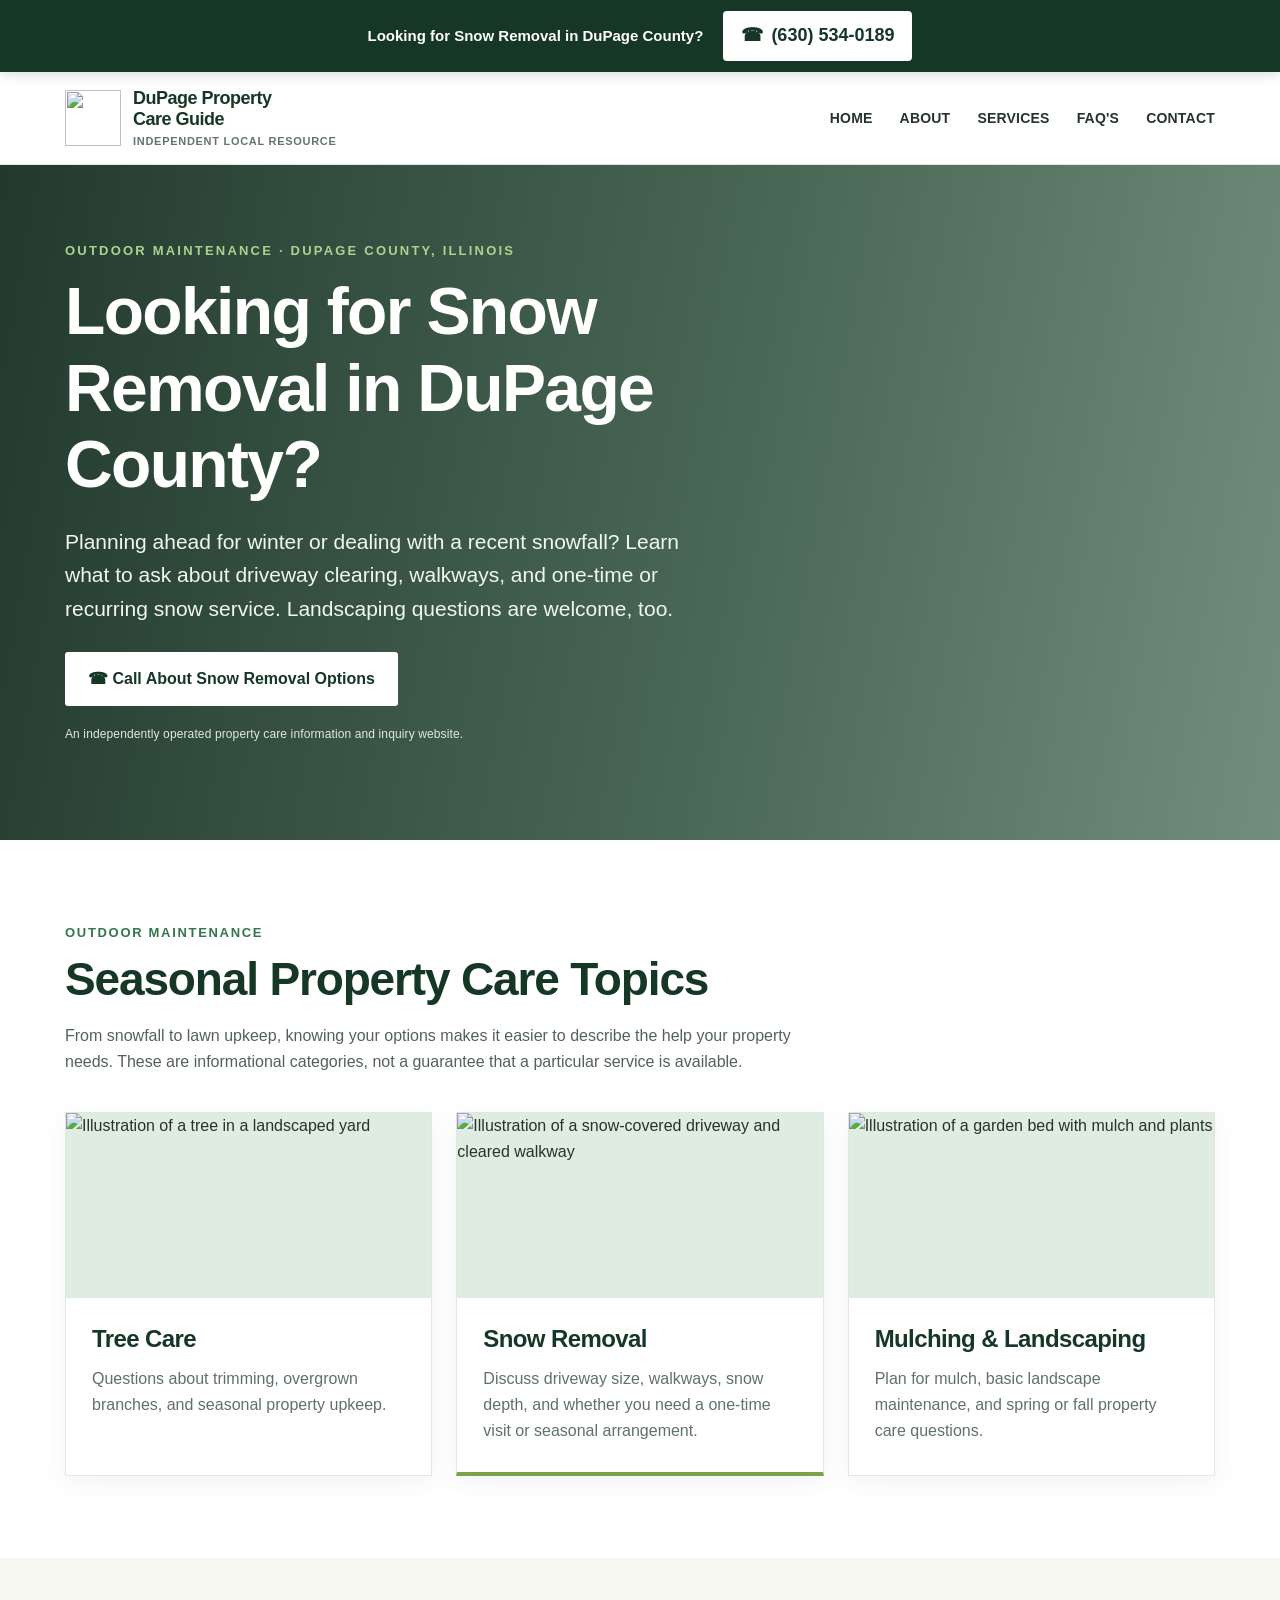
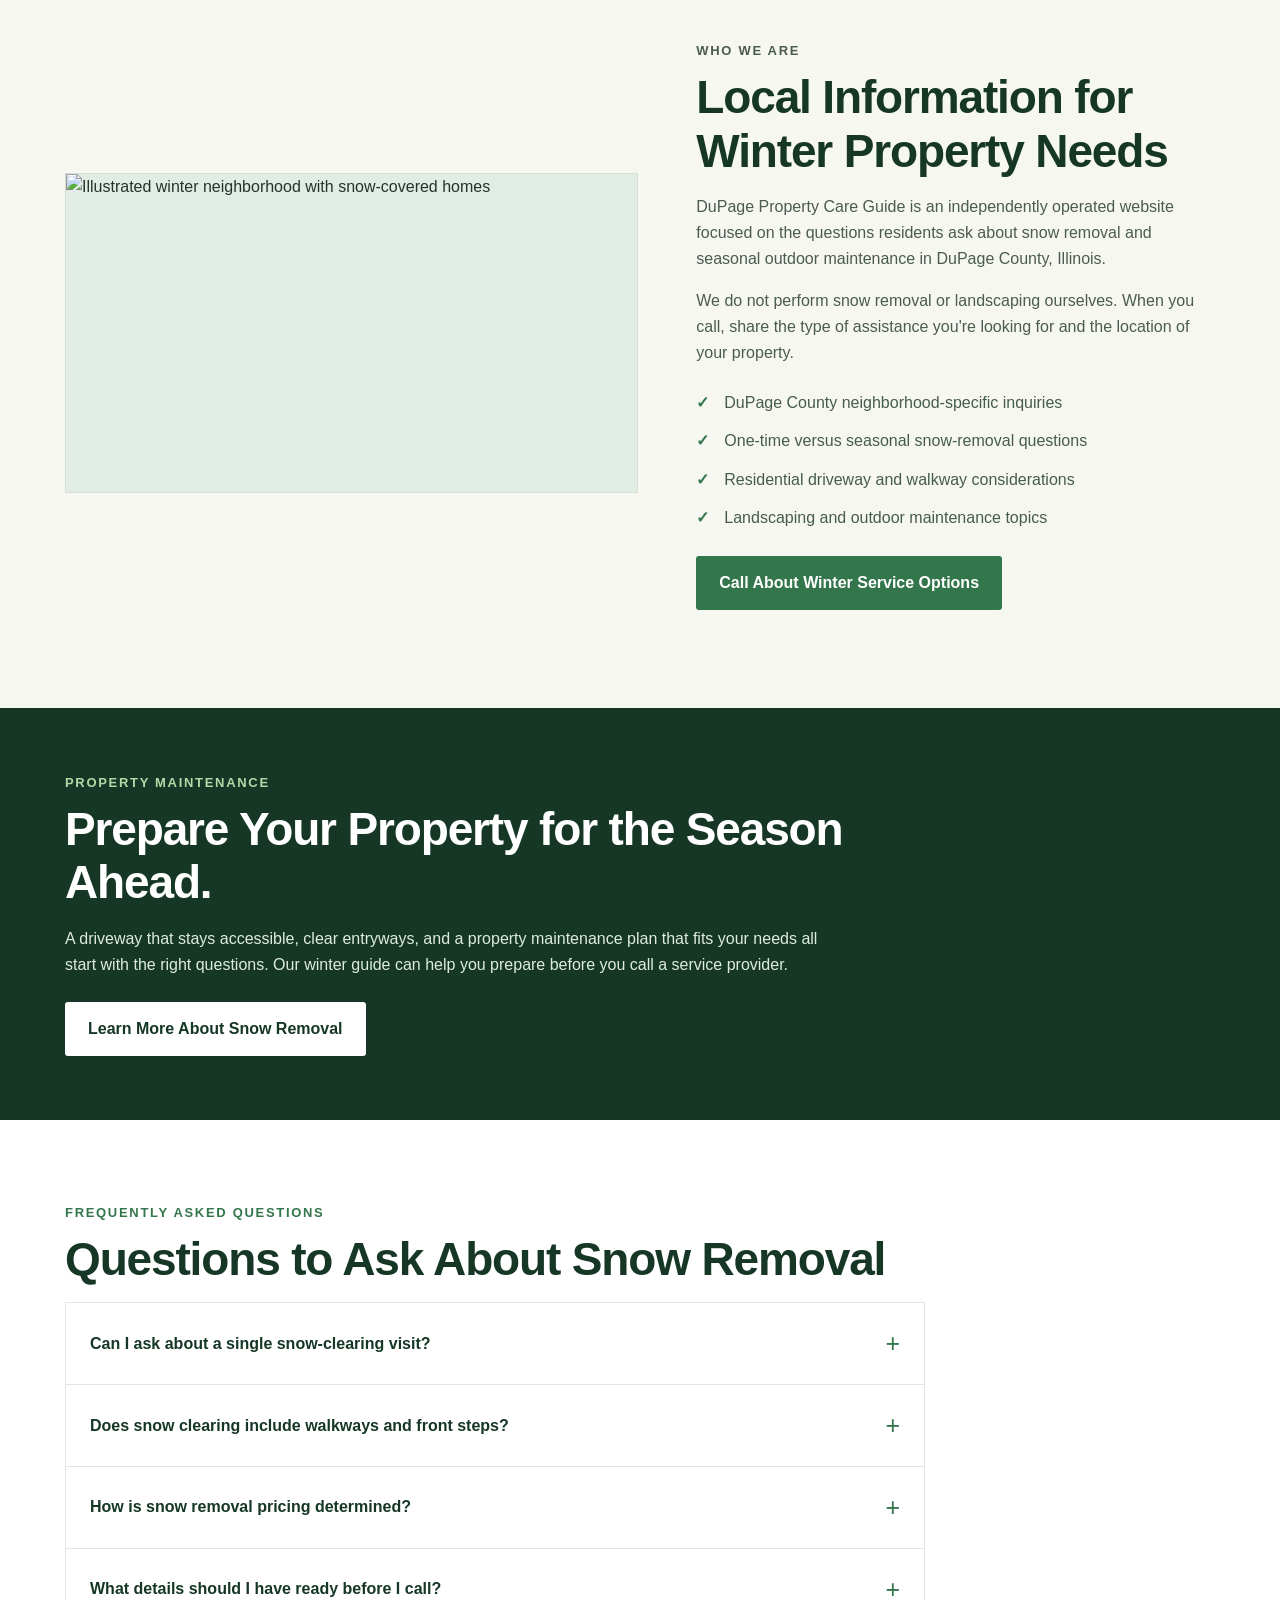
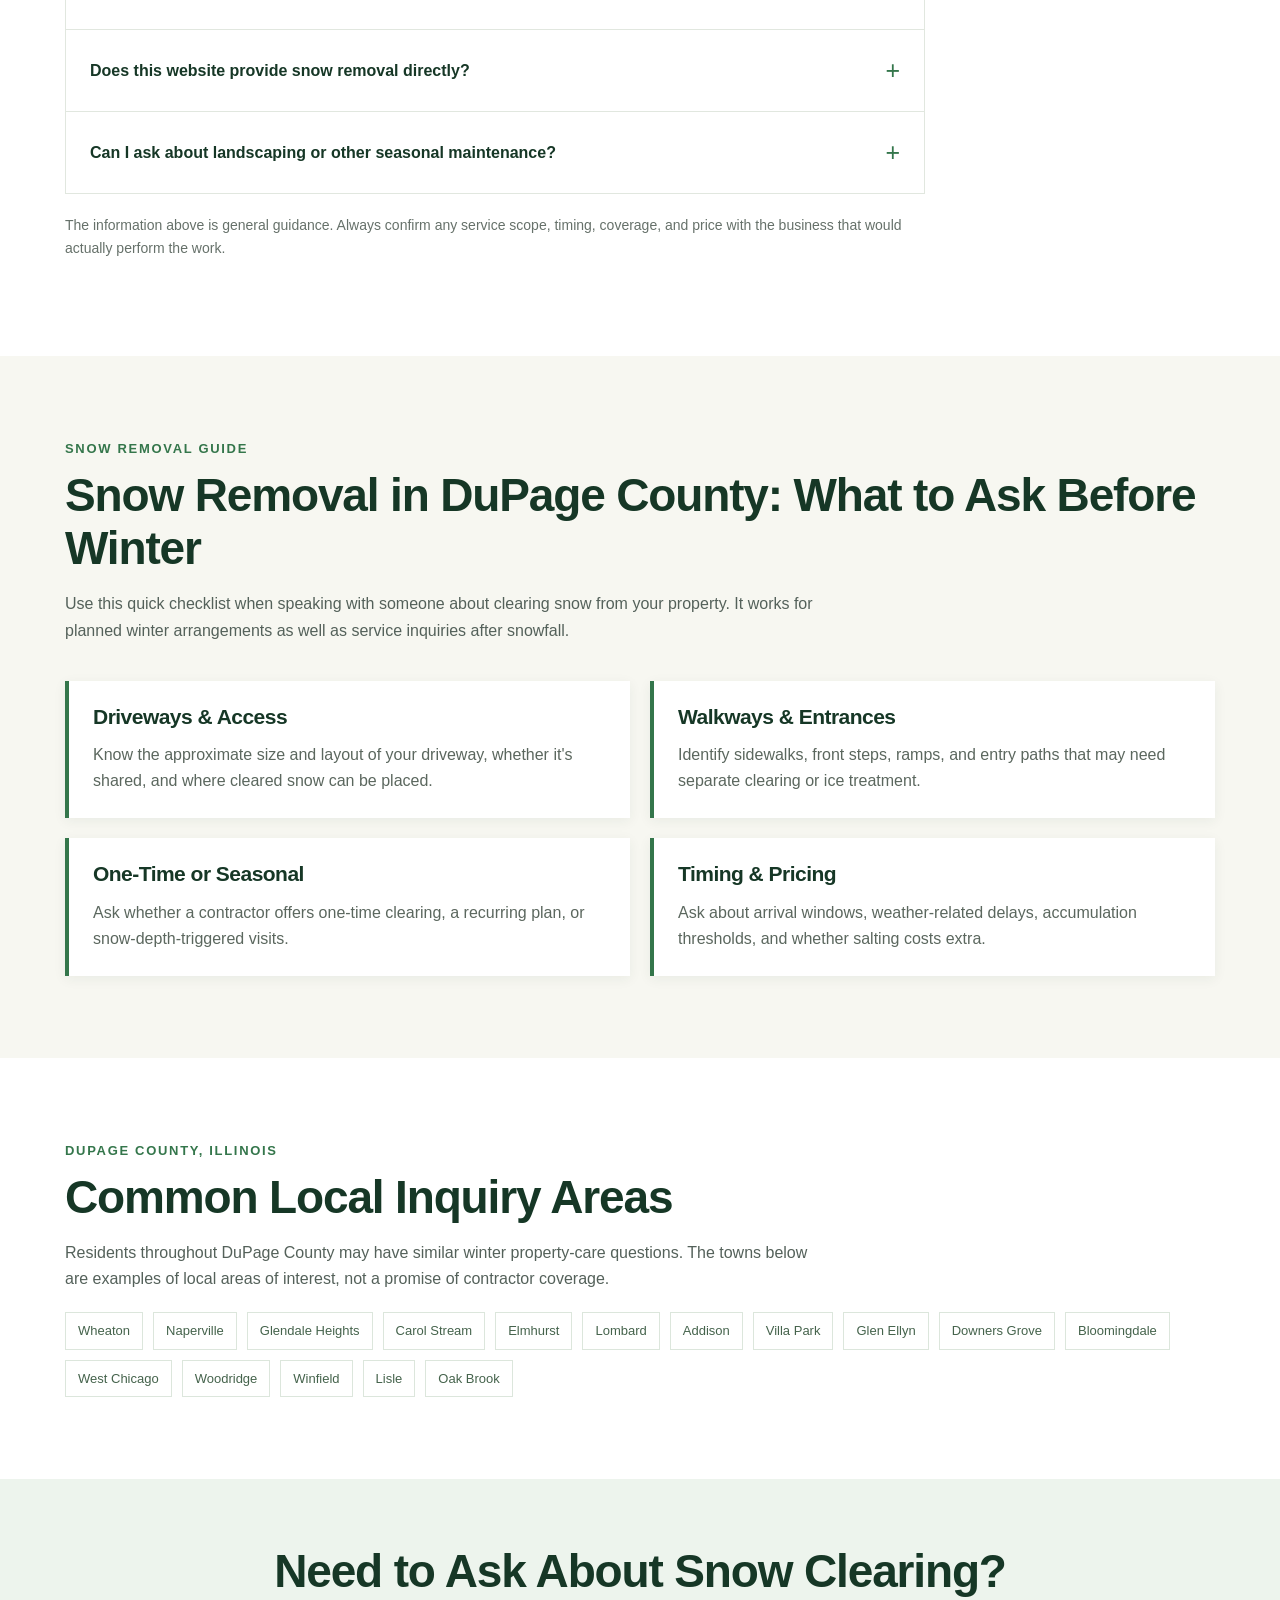
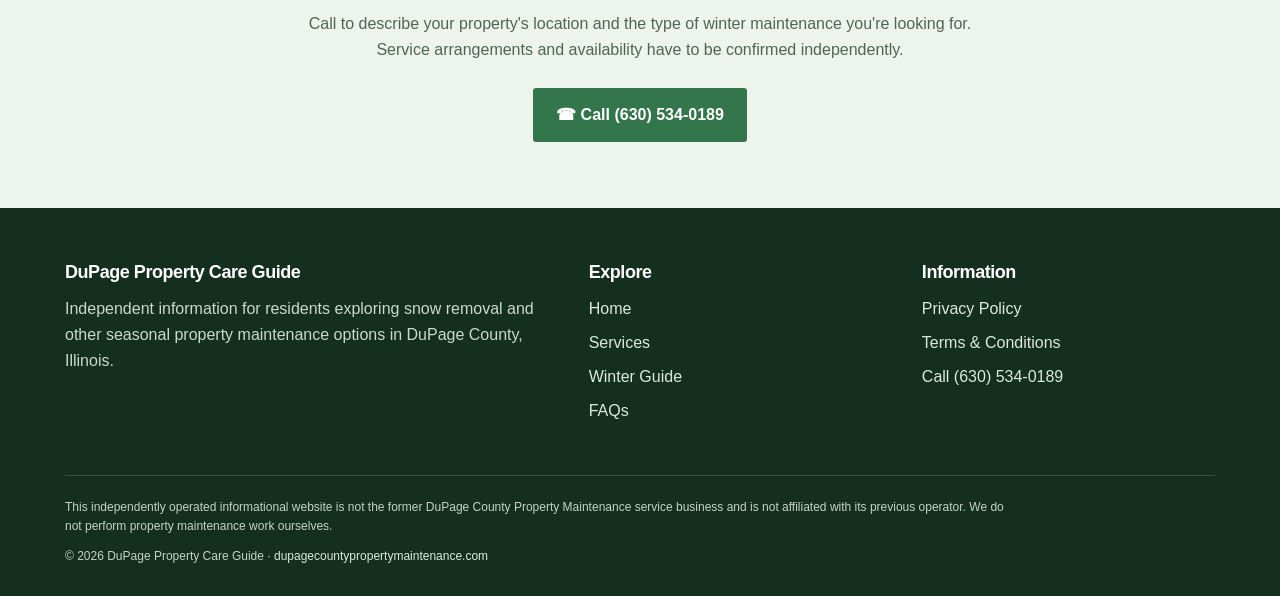
==== index.html @ 6b53ef4d "Add files via upload" ====
<!DOCTYPE html>
<html lang="en">
<head>
  <meta charset="utf-8">
  <meta name="viewport" content="width=device-width, initial-scale=1">
  <meta name="theme-color" content="#285d3e">
  <meta name="description" content="An independent information and service-inquiry resource for snow removal, landscaping and seasonal property care in DuPage County, Illinois.">
  <meta name="robots" content="index, follow">
  <link rel="canonical" href="https://dupagecountypropertymaintenance.com/">
  <link rel="icon" type="image/svg+xml" href="assets/favicon.svg">
  <title>Snow Removal in DuPage County, IL | DuPage Property Care Guide</title>
  <style>
    :root {--forest:#244d33;--forest-dark:#163726;--green:#34764b;--leaf:#78a348;--cream:#f7f7f1;--text:#26332a;--muted:#66716a;--edge:#e1e7df;--white:#fff;--max:1150px;}
    *,*::before,*::after{box-sizing:border-box}
    html{scroll-behavior:smooth;scroll-padding-top:90px}
    body{margin:0;color:var(--text);background:#fff;font-family:"Fira Sans","Open Sans",Arial,Helvetica,sans-serif;font-size:16px;line-height:1.63}
    img,svg{max-width:100%;height:auto}
    a{color:inherit} a:focus-visible,button:focus-visible{outline:3px solid #ca9b27;outline-offset:3px}
    .container{width:min(var(--max),calc(100% - 44px));margin-inline:auto}
    .callbar{position:sticky;z-index:200;top:0;background:var(--forest-dark);color:#fff;box-shadow:0 3px 12px #102a1a24}
    .callbar-inner{display:flex;justify-content:center;align-items:center;gap:20px;padding:11px 18px;min-height:72px;text-align:center}
    .callbar-message{font-size:15px;font-weight:700;line-height:1.35}
    .callbar a{display:inline-flex;align-items:center;justify-content:center;gap:8px;background:#fff;color:var(--forest-dark);border-radius:4px;padding:10px 18px;font-weight:800;text-decoration:none;white-space:nowrap;font-size:18px;transition:background .18s}
    .callbar a:hover{background:#e9f4e6}
    .siteheader{background:#fff;border-bottom:1px solid var(--edge)}
    .siteheader-inner{min-height:92px;display:flex;align-items:center;justify-content:space-between;gap:16px}
    .brand{display:flex;align-items:center;gap:12px;text-decoration:none;min-width:0;color:var(--forest-dark)}
    .brand-mark{width:56px;height:56px;flex:none}
    .brand-title{font-size:18px;font-weight:900;line-height:1.15;letter-spacing:-.5px}
    .brand-subtitle{font-size:11px;line-height:1.3;color:#65746b;letter-spacing:.065em;text-transform:uppercase;font-weight:700;margin-top:4px}
    .nav{display:flex;align-items:center;flex-wrap:wrap;gap:27px}
    .nav a{text-decoration:none;color:#26352b;font-size:14px;font-weight:700;letter-spacing:.015em}
    .nav a:hover{color:var(--green)}
    .hero{background:linear-gradient(100deg,rgba(12,38,25,.91),rgba(28,65,43,.80) 56%,rgba(34,77,51,.64)),url('assets/winter-landscape.svg') center/cover no-repeat;color:#fff;position:relative;overflow:hidden}
    .hero-inner{min-height:545px;display:flex;align-items:center;padding-block:75px 84px}
    .hero-copy{max-width:740px}
    .eyebrow{text-transform:uppercase;letter-spacing:.17em;font-size:13px;font-weight:900;color:#acd28e;margin:0 0 12px}
    h1,h2,h3,p{margin-top:0}
    h1,h2,h3{line-height:1.16;letter-spacing:-.025em}
    h1{font-size:clamp(40px,5.3vw,66px);max-width:720px;margin-bottom:22px}
    .hero p.lead{font-size:clamp(17px,2vw,21px);max-width:660px;color:#f1f7f0;line-height:1.6;margin-bottom:26px}
    .btn{display:inline-flex;align-items:center;justify-content:center;text-align:center;gap:9px;text-decoration:none;background:var(--green);color:#fff;min-height:48px;padding:12px 21px;border-radius:3px;font-weight:800;border:2px solid transparent;transition:.18s ease}
    .btn:hover{background:var(--forest-dark)}
    .btn-light{background:#fff;color:var(--forest-dark)}.btn-light:hover{background:#eaf2e7}
    .btn-outline{background:transparent;border-color:var(--forest);color:var(--forest)}.btn-outline:hover{color:#fff}
    .hero-foot{font-size:12px;margin-top:19px;color:#e2e8df;letter-spacing:.01em}
    .section{padding:82px 0}
    .section-alt{background:var(--cream)}
    .section-intro{max-width:760px;margin-bottom:37px}
    .section-kicker{color:var(--green);text-transform:uppercase;letter-spacing:.13em;font-size:13px;font-weight:800;margin-bottom:10px}
    h2{font-size:clamp(30px,3.7vw,46px);color:var(--forest-dark);margin-bottom:16px}
    h3{font-size:23px;margin-bottom:13px;color:var(--forest-dark)}
    .section-intro>p:last-child,.muted{color:#54615a}
    .services3{display:grid;grid-template-columns:repeat(3,minmax(0,1fr));gap:24px}
    .service-card{background:#fff;border:1px solid var(--edge);box-shadow:0 7px 22px #1d3e2910;overflow:hidden}
    .service-art{height:185px;display:flex;align-items:center;justify-content:center;background:#dfece1;overflow:hidden}
    .service-art img{width:100%;height:100%;object-fit:cover}
    .service-content{padding:27px 26px 28px}
    .service-content h3{font-size:24px}
    .service-content p{color:#607168;margin-bottom:0}
    .service-card.featured{border-bottom:4px solid var(--leaf)}
    .two-col{display:grid;grid-template-columns:1.05fr .95fr;gap:58px;align-items:center}
    .copy p{color:#4a5b50}
    .check-list{list-style:none;padding:0;margin:24px 0 0}
    .check-list li{margin-bottom:12px;padding-left:28px;position:relative;color:#455c4d}
    .check-list li:before{content:"✓";color:var(--green);position:absolute;left:0;font-weight:900}
    .image-panel{background:#e1ece4;min-height:320px;display:grid;place-items:center;border:1px solid #d4e0d3;overflow:hidden}
    .image-panel img{height:100%;width:100%;object-fit:cover}
    .banner-section{color:#fff;background:var(--forest-dark);padding:64px 0}
    .banner-section h2{color:#fff;max-width:800px}
    .banner-section p{max-width:780px;color:#deece0}
    .banner-section .btn{margin-top:8px}
    .accordion{max-width:860px}
    .accordion details{border:1px solid var(--edge);border-bottom:0;background:#fff}
    .accordion details:last-child{border-bottom:1px solid var(--edge)}
    .accordion summary{list-style:none;cursor:pointer;display:flex;align-items:center;justify-content:space-between;font-weight:800;padding:20px 24px;color:var(--forest-dark)}
    .accordion summary::-webkit-details-marker{display:none}
    .accordion summary::after{content:"+";font-size:25px;font-weight:400;color:var(--green);margin-left:20px}
    .accordion details[open] summary::after{content:"−"}
    .accordion details p{padding:0 24px 19px;margin:0;color:#57635a}
    .faq-caption{color:var(--muted);font-size:14px;max-width:860px;margin-top:20px}
    .service-list{display:grid;grid-template-columns:repeat(2,minmax(0,1fr));gap:20px}
    .service-line{padding:24px;border-left:4px solid var(--green);background:#fff;box-shadow:0 3px 12px #1d3e2910}
    .service-line h3{font-size:21px}.service-line p{color:#5b675e;margin:0}
    .towns{margin:20px 0 0;padding:0;list-style:none;display:flex;gap:10px;flex-wrap:wrap}
    .towns li{border:1px solid #dce6dc;padding:7px 12px;background:#fff;color:#45634c;font-size:13px}
    .cta-strip{text-align:center;background:#edf4ed;padding:66px 0}
    .cta-strip h2{margin-bottom:13px}
    .cta-strip p{max-width:700px;margin:0 auto 25px;color:#506456}
    .footer{background:#142e20;color:#dbe8dc;padding:54px 0 20px}
    .footer-cols{display:grid;grid-template-columns:1.65fr 1fr 1fr;gap:40px}
    .footer h3{font-size:18px;color:#fff}.footer p{color:#cbdacd}
    .footer a{color:#dceade;text-decoration:none}.footer a:hover{text-decoration:underline}
    .footer ul{list-style:none;margin:0;padding:0}.footer li{margin-bottom:8px}
    .footer-bottom{border-top:1px solid #355440;margin-top:42px;padding-top:22px;color:#c5d3c8;font-size:12px}
    .footer-bottom p{max-width:950px;margin-bottom:10px;color:inherit}
    .responsive-note{color:#4d5b52;font-size:14px}
    @media(max-width:970px){.siteheader-inner{flex-direction:column;justify-content:center;padding:18px 0;gap:18px}.nav{justify-content:center;gap:20px}.two-col{gap:30px}}
    @media(max-width:740px){html{scroll-padding-top:105px}.container{width:min(100% - 30px,var(--max))}.callbar-inner{gap:9px;min-height:78px}.callbar-message{font-size:12px;max-width:175px}.callbar a{padding:10px 12px;font-size:16px}.siteheader-inner{align-items:flex-start}.brand-title{font-size:17px}.nav{gap:12px 19px;justify-content:flex-start}.nav a{font-size:13px}.hero-inner{min-height:465px;padding-block:65px}.hero h1{font-size:40px}.section{padding:58px 0}.services3,.two-col,.service-list,.footer-cols{grid-template-columns:1fr}.service-art{height:210px}.two-col{gap:25px}.two-col .image-panel{order:-1;min-height:225px}.footer-cols{gap:22px}.banner-section{padding:54px 0}}
    @media(max-width:410px){.callbar-inner{flex-direction:column;padding:8px 10px}.callbar-message{max-width:none}.callbar a{width:100%;max-width:290px;padding:7px 9px}.hero h1{font-size:35px}.brand-mark{width:46px;height:46px}}
    @media(prefers-reduced-motion:reduce){html{scroll-behavior:auto}}
  </style>
  <script type="application/ld+json">{"@context":"https://schema.org","@type":"WebSite","name":"DuPage Property Care Guide","url":"https://dupagecountypropertymaintenance.com/","description":"Independent information and service-inquiry resource for winter and seasonal property care in DuPage County, Illinois."}</script>
</head>
<body>
  <div class="callbar" role="region" aria-label="Call about snow removal">
    <div class="callbar-inner">
      <span class="callbar-message">Looking for Snow Removal in DuPage County?</span>
      <a href="tel:6305340189" aria-label="Call about snow removal at 630 534 0189">☎ <span>(630) 534-0189</span></a>
    </div>
  </div>

  <header class="siteheader" id="top">
    <div class="container siteheader-inner">
      <a class="brand" href="https://dupagecountypropertymaintenance.com/" aria-label="DuPage Property Care Guide home">
        <img class="brand-mark" src="assets/logo.svg" alt="">
        <span><span class="brand-title" style="display:block">DuPage Property<br>Care Guide</span><span class="brand-subtitle" style="display:block">Independent local resource</span></span>
      </a>
      <nav class="nav" aria-label="Main navigation">
        <a href="#top">HOME</a><a href="#about">ABOUT</a><a href="#services">SERVICES</a><a href="#faqs">FAQ'S</a><a href="#contact">CONTACT</a>
      </nav>
    </div>
  </header>

  <main>
    <section class="hero" aria-labelledby="hero-title">
      <div class="container hero-inner">
        <div class="hero-copy">
          <p class="eyebrow">Outdoor Maintenance · DuPage County, Illinois</p>
          <h1 id="hero-title">Looking for Snow Removal in DuPage County?</h1>
          <p class="lead">Planning ahead for winter or dealing with a recent snowfall? Learn what to ask about driveway clearing, walkways, and one-time or recurring snow service. Landscaping questions are welcome, too.</p>
          <a class="btn btn-light" href="tel:6305340189">☎ Call About Snow Removal Options</a>
          <p class="hero-foot">An independently operated property care information and inquiry website.</p>
        </div>
      </div>
    </section>

    <section class="section" id="services" aria-labelledby="service-title">
      <div class="container">
        <div class="section-intro">
          <p class="section-kicker">Outdoor maintenance</p>
          <h2 id="service-title">Seasonal Property Care Topics</h2>
          <p>From snowfall to lawn upkeep, knowing your options makes it easier to describe the help your property needs. These are informational categories, not a guarantee that a particular service is available.</p>
        </div>
        <div class="services3">
          <article class="service-card"><div class="service-art"><img loading="lazy" src="assets/tree-care.svg" alt="Illustration of a tree in a landscaped yard"></div><div class="service-content"><h3>Tree Care</h3><p>Questions about trimming, overgrown branches, and seasonal property upkeep.</p></div></article>
          <article class="service-card featured"><div class="service-art"><img loading="lazy" src="assets/snow-service.svg" alt="Illustration of a snow-covered driveway and cleared walkway"></div><div class="service-content"><h3>Snow Removal</h3><p>Discuss driveway size, walkways, snow depth, and whether you need a one-time visit or seasonal arrangement.</p></div></article>
          <article class="service-card"><div class="service-art"><img loading="lazy" src="assets/mulch-care.svg" alt="Illustration of a garden bed with mulch and plants"></div><div class="service-content"><h3>Mulching & Landscaping</h3><p>Plan for mulch, basic landscape maintenance, and spring or fall property care questions.</p></div></article>
        </div>
      </div>
    </section>

    <section class="section section-alt" id="about" aria-labelledby="about-title">
      <div class="container two-col">
        <div class="image-panel"><img loading="lazy" src="assets/winter-landscape.svg" alt="Illustrated winter neighborhood with snow-covered homes"></div>
        <div class="copy">
          <p class="section-kicker">Who We Are</p>
          <h2 id="about-title">Local Information for Winter Property Needs</h2>
          <p>DuPage Property Care Guide is an independently operated website focused on the questions residents ask about snow removal and seasonal outdoor maintenance in DuPage County, Illinois.</p>
          <p>We do not perform snow removal or landscaping ourselves. When you call, share the type of assistance you're looking for and the location of your property.</p>
          <ul class="check-list"><li>DuPage County neighborhood-specific inquiries</li><li>One-time versus seasonal snow-removal questions</li><li>Residential driveway and walkway considerations</li><li>Landscaping and outdoor maintenance topics</li></ul>
          <p style="margin-top:25px"><a class="btn" href="tel:6305340189">Call About Winter Service Options</a></p>
        </div>
      </div>
    </section>

    <section class="banner-section" aria-labelledby="maintenance-title">
      <div class="container">
        <p class="section-kicker" style="color:#b4d8a7">Property Maintenance</p>
        <h2 id="maintenance-title">Prepare Your Property for the Season Ahead.</h2>
        <p>A driveway that stays accessible, clear entryways, and a property maintenance plan that fits your needs all start with the right questions. Our winter guide can help you prepare before you call a service provider.</p>
        <a class="btn btn-light" href="#winter-guide">Learn More About Snow Removal</a>
      </div>
    </section>

    <section class="section" id="faqs" aria-labelledby="faq-title">
      <div class="container">
        <p class="section-kicker">Frequently Asked Questions</p>
        <h2 id="faq-title">Questions to Ask About Snow Removal</h2>
        <div class="accordion">
          <details><summary>Can I ask about a single snow-clearing visit?</summary><p>Yes. When you call, describe whether you need a one-time clearing or want to explore a seasonal arrangement. Specific options depend on the service provider and cannot be guaranteed by this website.</p></details>
          <details><summary>Does snow clearing include walkways and front steps?</summary><p>Not every contractor offers the same service. Be specific about your driveway, front walk, steps, parking area, and any spots where ice tends to collect.</p></details>
          <details><summary>How is snow removal pricing determined?</summary><p>Pricing can depend on driveway size, snow accumulation, access, frequency, the type of service requested, and the contractor's terms. Ask about the scope, price, and any snow-depth thresholds before agreeing to service.</p></details>
          <details><summary>What details should I have ready before I call?</summary><p>Have your town or ZIP code, approximate driveway size, walkway or entryway needs, and preferred timeframe ready. These details make it easier to describe your request clearly.</p></details>
          <details><summary>Does this website provide snow removal directly?</summary><p>No. This is an independent service-inquiry resource, not a snow removal contractor. Calling does not itself confirm a booking, service availability, or a final price.</p></details>
          <details><summary>Can I ask about landscaping or other seasonal maintenance?</summary><p>Yes, you may inquire about landscaping and general outdoor property maintenance. A specific contractor's offered services and service area must be confirmed separately.</p></details>
        </div>
        <p class="faq-caption">The information above is general guidance. Always confirm any service scope, timing, coverage, and price with the business that would actually perform the work.</p>
      </div>
    </section>

    <section class="section section-alt" id="winter-guide" aria-labelledby="winter-title">
      <div class="container">
        <p class="section-kicker">Snow Removal Guide</p>
        <h2 id="winter-title">Snow Removal in DuPage County: What to Ask Before Winter</h2>
        <div class="section-intro"><p>Use this quick checklist when speaking with someone about clearing snow from your property. It works for planned winter arrangements as well as service inquiries after snowfall.</p></div>
        <div class="service-list">
          <article class="service-line"><h3>Driveways & Access</h3><p>Know the approximate size and layout of your driveway, whether it's shared, and where cleared snow can be placed.</p></article>
          <article class="service-line"><h3>Walkways & Entrances</h3><p>Identify sidewalks, front steps, ramps, and entry paths that may need separate clearing or ice treatment.</p></article>
          <article class="service-line"><h3>One-Time or Seasonal</h3><p>Ask whether a contractor offers one-time clearing, a recurring plan, or snow-depth-triggered visits.</p></article>
          <article class="service-line"><h3>Timing & Pricing</h3><p>Ask about arrival windows, weather-related delays, accumulation thresholds, and whether salting costs extra.</p></article>
        </div>
      </div>
    </section>

    <section class="section" id="coverage" aria-labelledby="coverage-title">
      <div class="container">
        <p class="section-kicker">DuPage County, Illinois</p>
        <h2 id="coverage-title">Common Local Inquiry Areas</h2>
        <p class="muted" style="max-width:750px">Residents throughout DuPage County may have similar winter property-care questions. The towns below are examples of local areas of interest, not a promise of contractor coverage.</p>
        <ul class="towns"><li>Wheaton</li><li>Naperville</li><li>Glendale Heights</li><li>Carol Stream</li><li>Elmhurst</li><li>Lombard</li><li>Addison</li><li>Villa Park</li><li>Glen Ellyn</li><li>Downers Grove</li><li>Bloomingdale</li><li>West Chicago</li><li>Woodridge</li><li>Winfield</li><li>Lisle</li><li>Oak Brook</li></ul>
      </div>
    </section>

    <section class="cta-strip" id="contact" aria-labelledby="contact-title">
      <div class="container">
        <h2 id="contact-title">Need to Ask About Snow Clearing?</h2>
        <p>Call to describe your property's location and the type of winter maintenance you're looking for. Service arrangements and availability have to be confirmed independently.</p>
        <a class="btn" href="tel:6305340189">☎ Call (630) 534-0189</a>
      </div>
    </section>
  </main>

  <footer class="footer">
    <div class="container">
      <div class="footer-cols">
        <div><h3>DuPage Property Care Guide</h3><p>Independent information for residents exploring snow removal and other seasonal property maintenance options in DuPage County, Illinois.</p></div>
        <div><h3>Explore</h3><ul><li><a href="#top">Home</a></li><li><a href="#services">Services</a></li><li><a href="#winter-guide">Winter Guide</a></li><li><a href="#faqs">FAQs</a></li></ul></div>
        <div><h3>Information</h3><ul><li><a href="https://dupagecountypropertymaintenance.com/privacy.html">Privacy Policy</a></li><li><a href="https://dupagecountypropertymaintenance.com/terms.html">Terms &amp; Conditions</a></li><li><a href="tel:6305340189">Call (630) 534-0189</a></li></ul></div>
      </div>
      <div class="footer-bottom">
        <p>This independently operated informational website is not the former DuPage County Property Maintenance service business and is not affiliated with its previous operator. We do not perform property maintenance work ourselves.</p>
        <p>© 2026 DuPage Property Care Guide · <a href="https://dupagecountypropertymaintenance.com/">dupagecountypropertymaintenance.com</a></p>
      </div>
    </div>
  </footer>
</body>
</html>
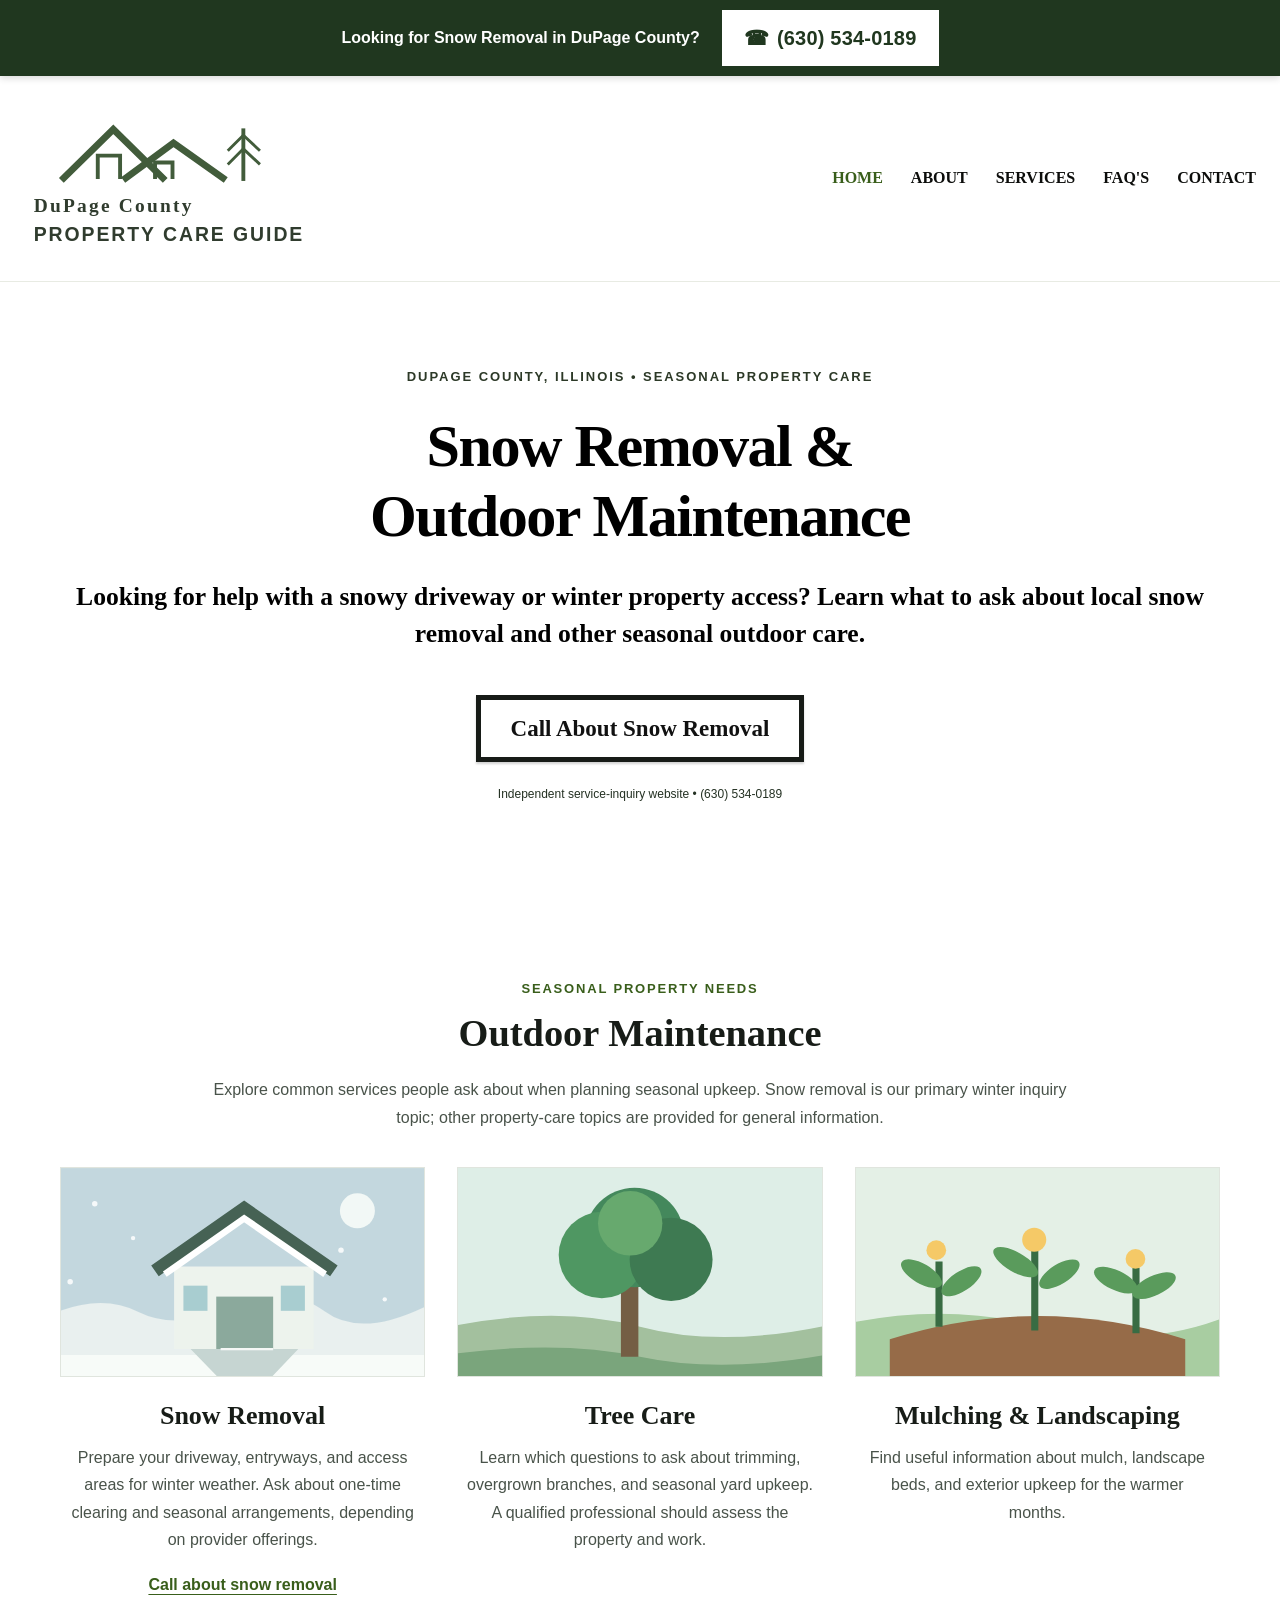
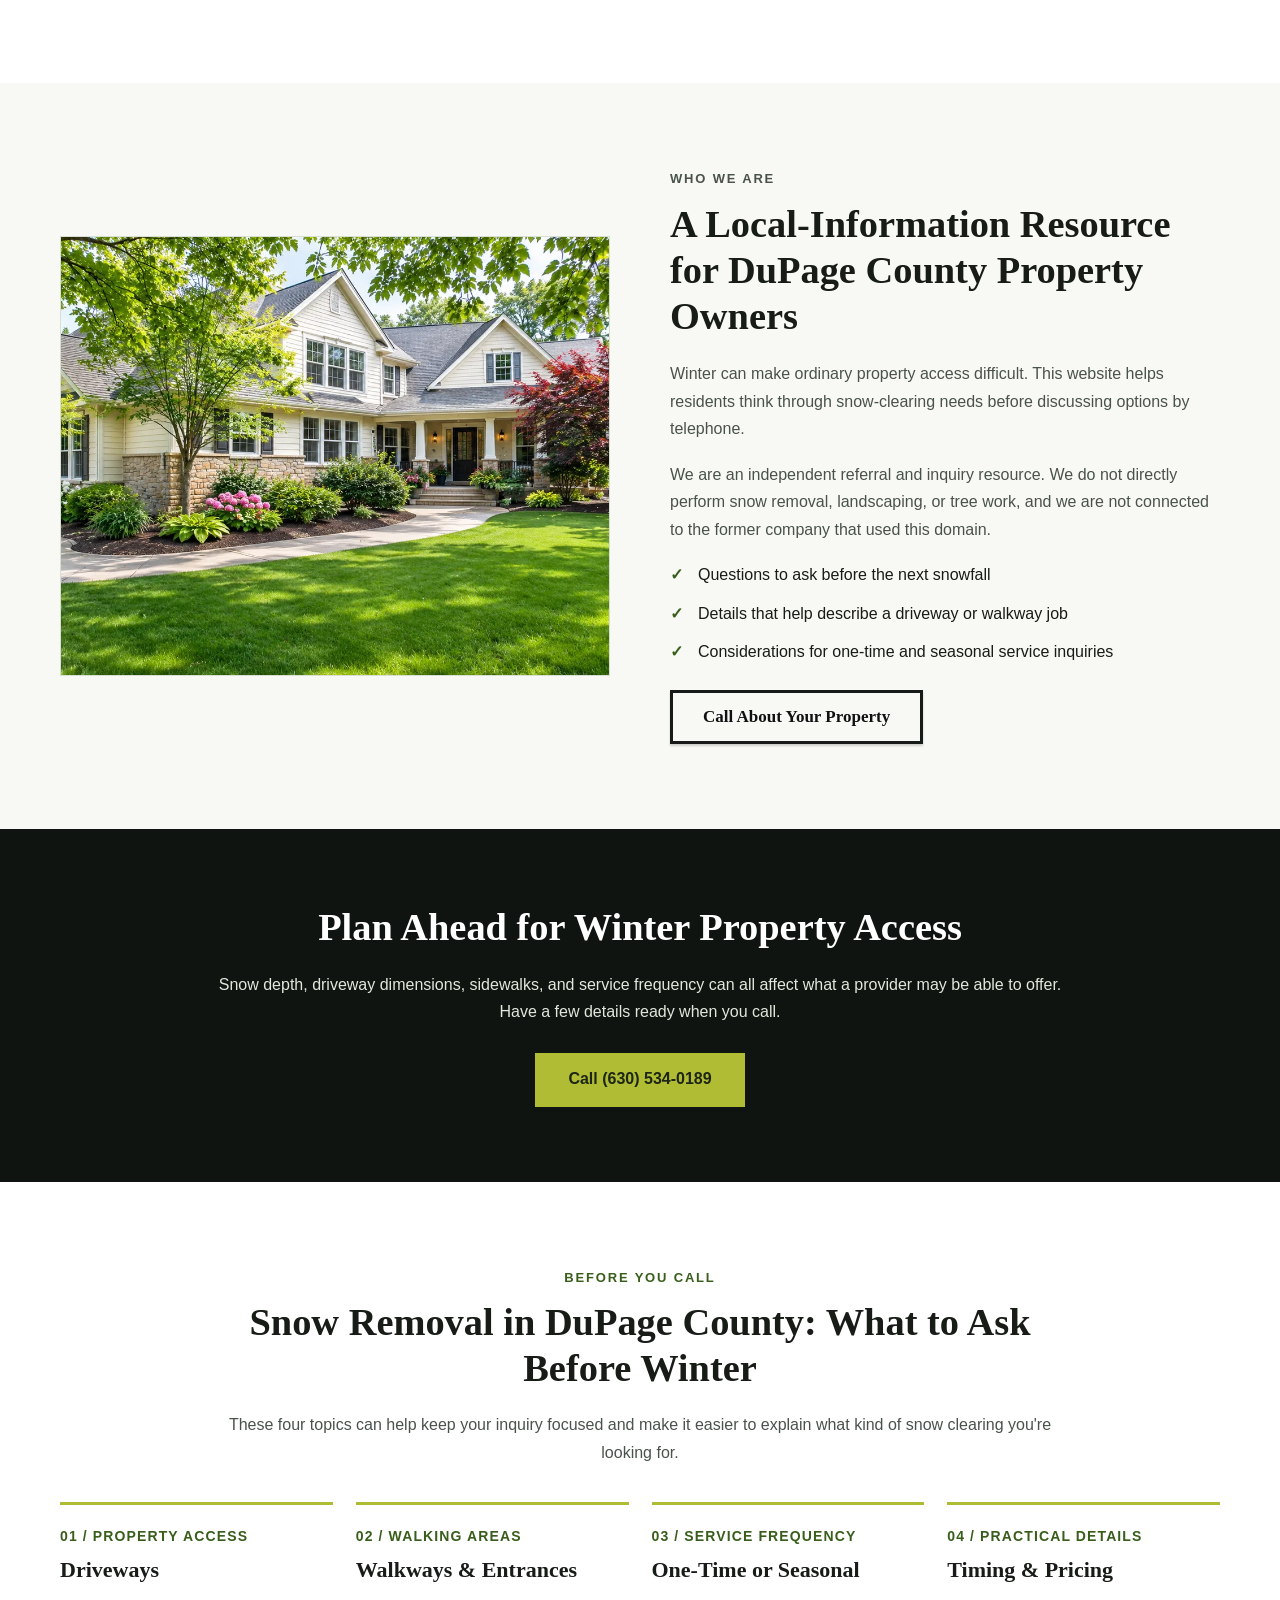
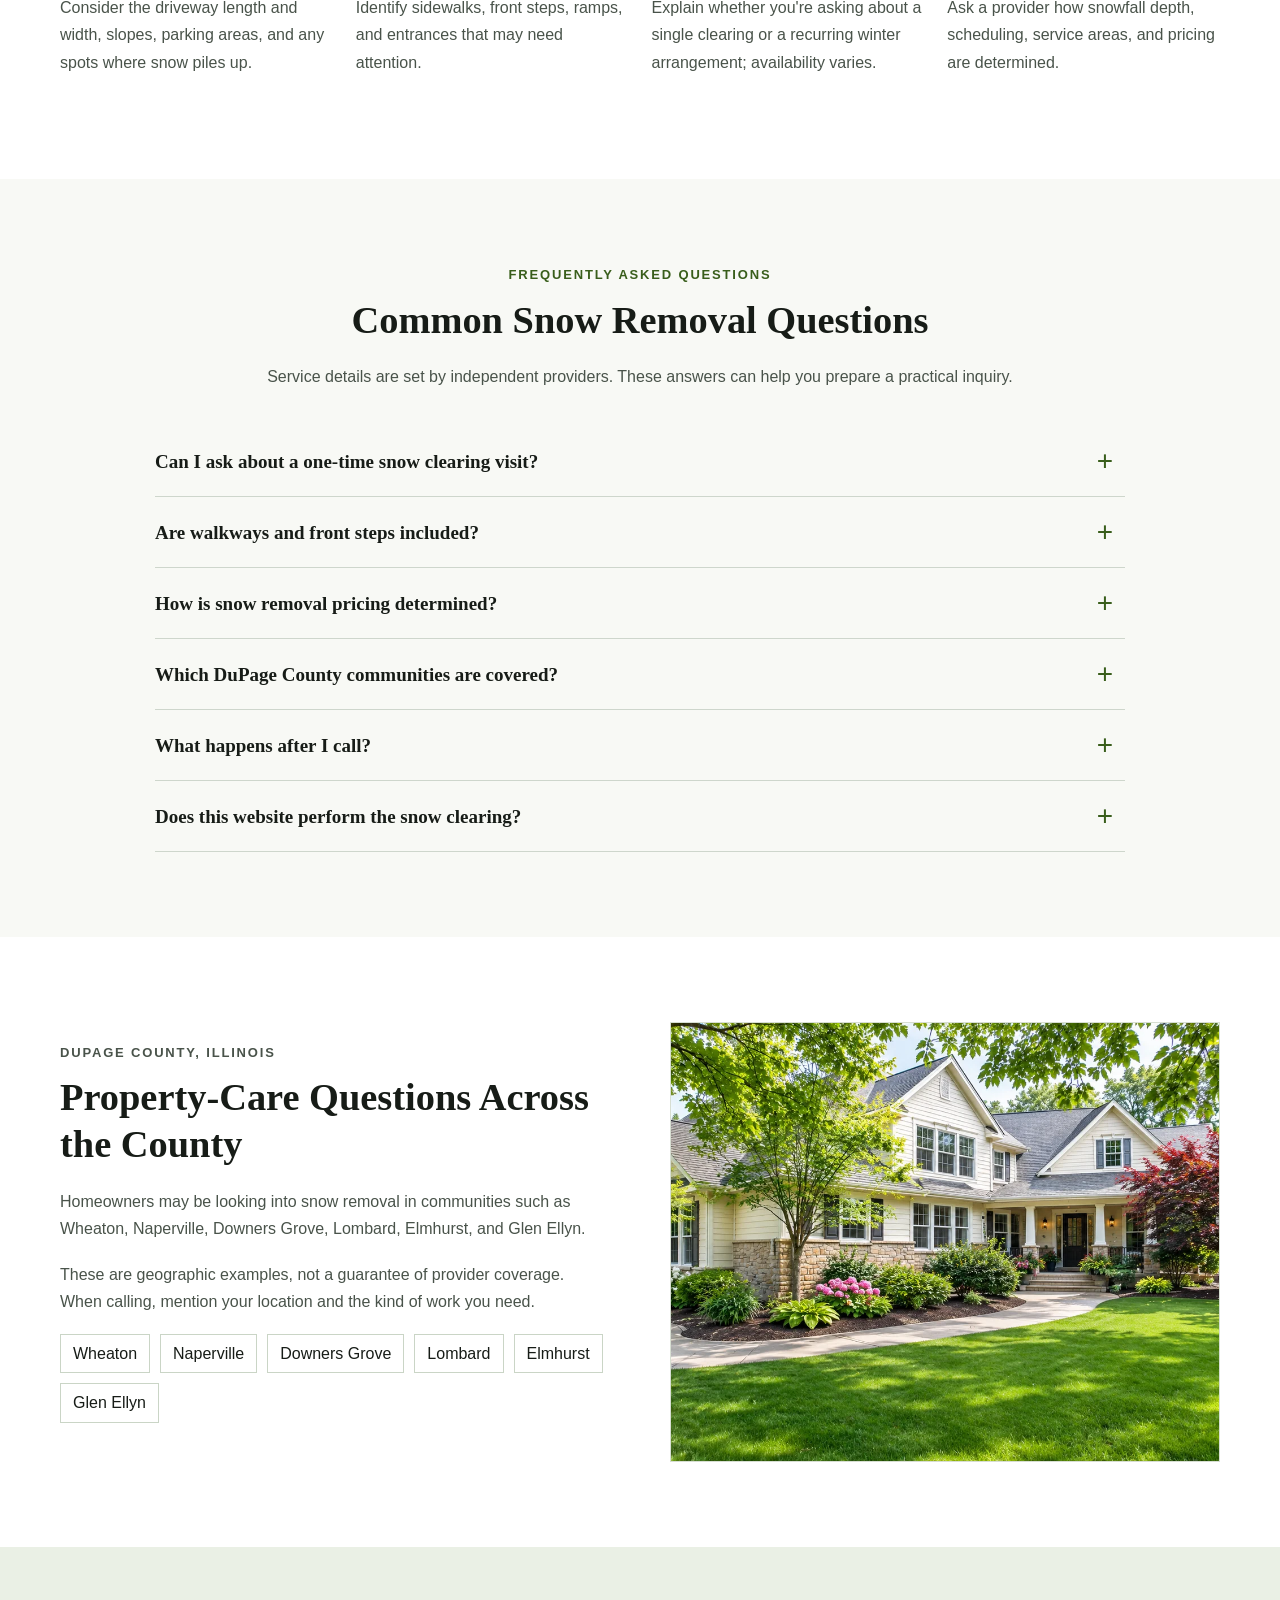
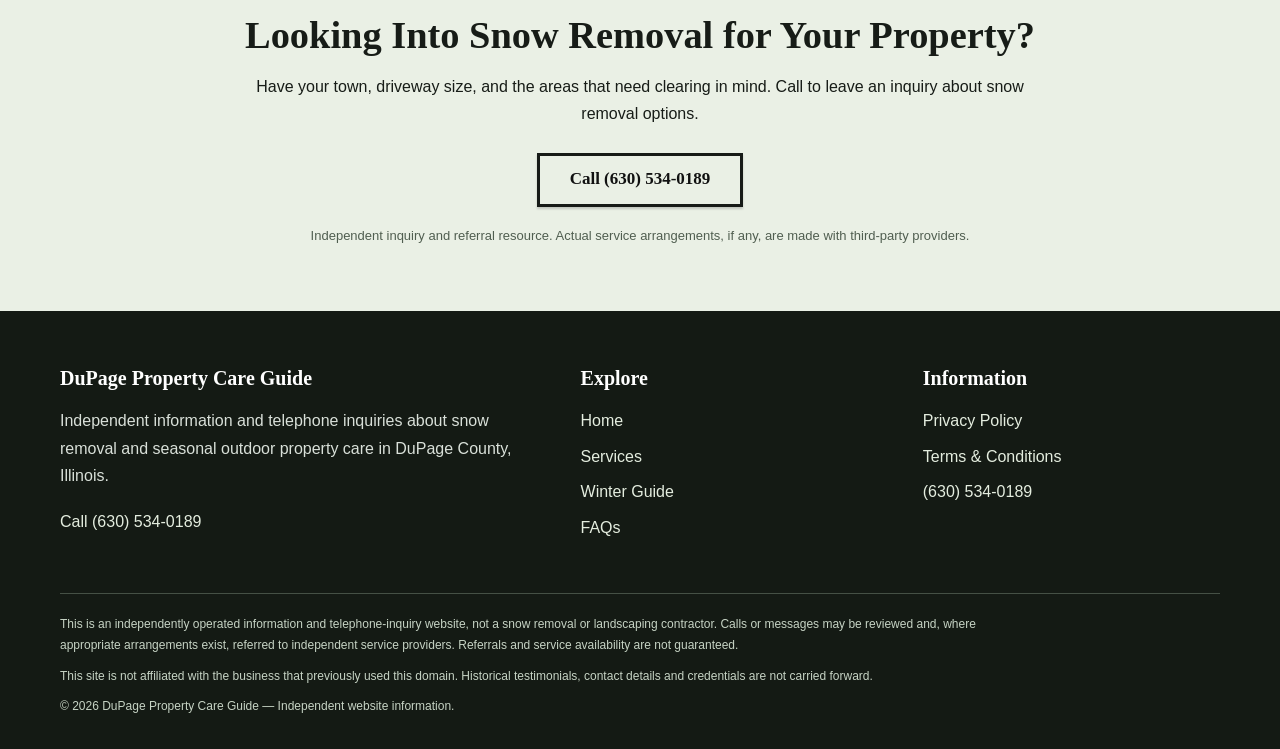
==== commit d7ad5adf: "Update DuPage County Property Maintenance website" ====
--- a/index.html
+++ b/index.html
@@ -1,238 +1,11 @@
 <!DOCTYPE html>
-<html lang="en">
-<head>
-  <meta charset="utf-8">
-  <meta name="viewport" content="width=device-width, initial-scale=1">
-  <meta name="theme-color" content="#285d3e">
-  <meta name="description" content="An independent information and service-inquiry resource for snow removal, landscaping and seasonal property care in DuPage County, Illinois.">
-  <meta name="robots" content="index, follow">
-  <link rel="canonical" href="https://dupagecountypropertymaintenance.com/">
-  <link rel="icon" type="image/svg+xml" href="assets/favicon.svg">
-  <title>Snow Removal in DuPage County, IL | DuPage Property Care Guide</title>
-  <style>
-    :root {--forest:#244d33;--forest-dark:#163726;--green:#34764b;--leaf:#78a348;--cream:#f7f7f1;--text:#26332a;--muted:#66716a;--edge:#e1e7df;--white:#fff;--max:1150px;}
-    *,*::before,*::after{box-sizing:border-box}
-    html{scroll-behavior:smooth;scroll-padding-top:90px}
-    body{margin:0;color:var(--text);background:#fff;font-family:"Fira Sans","Open Sans",Arial,Helvetica,sans-serif;font-size:16px;line-height:1.63}
-    img,svg{max-width:100%;height:auto}
-    a{color:inherit} a:focus-visible,button:focus-visible{outline:3px solid #ca9b27;outline-offset:3px}
-    .container{width:min(var(--max),calc(100% - 44px));margin-inline:auto}
-    .callbar{position:sticky;z-index:200;top:0;background:var(--forest-dark);color:#fff;box-shadow:0 3px 12px #102a1a24}
-    .callbar-inner{display:flex;justify-content:center;align-items:center;gap:20px;padding:11px 18px;min-height:72px;text-align:center}
-    .callbar-message{font-size:15px;font-weight:700;line-height:1.35}
-    .callbar a{display:inline-flex;align-items:center;justify-content:center;gap:8px;background:#fff;color:var(--forest-dark);border-radius:4px;padding:10px 18px;font-weight:800;text-decoration:none;white-space:nowrap;font-size:18px;transition:background .18s}
-    .callbar a:hover{background:#e9f4e6}
-    .siteheader{background:#fff;border-bottom:1px solid var(--edge)}
-    .siteheader-inner{min-height:92px;display:flex;align-items:center;justify-content:space-between;gap:16px}
-    .brand{display:flex;align-items:center;gap:12px;text-decoration:none;min-width:0;color:var(--forest-dark)}
-    .brand-mark{width:56px;height:56px;flex:none}
-    .brand-title{font-size:18px;font-weight:900;line-height:1.15;letter-spacing:-.5px}
-    .brand-subtitle{font-size:11px;line-height:1.3;color:#65746b;letter-spacing:.065em;text-transform:uppercase;font-weight:700;margin-top:4px}
-    .nav{display:flex;align-items:center;flex-wrap:wrap;gap:27px}
-    .nav a{text-decoration:none;color:#26352b;font-size:14px;font-weight:700;letter-spacing:.015em}
-    .nav a:hover{color:var(--green)}
-    .hero{background:linear-gradient(100deg,rgba(12,38,25,.91),rgba(28,65,43,.80) 56%,rgba(34,77,51,.64)),url('assets/winter-landscape.svg') center/cover no-repeat;color:#fff;position:relative;overflow:hidden}
-    .hero-inner{min-height:545px;display:flex;align-items:center;padding-block:75px 84px}
-    .hero-copy{max-width:740px}
-    .eyebrow{text-transform:uppercase;letter-spacing:.17em;font-size:13px;font-weight:900;color:#acd28e;margin:0 0 12px}
-    h1,h2,h3,p{margin-top:0}
-    h1,h2,h3{line-height:1.16;letter-spacing:-.025em}
-    h1{font-size:clamp(40px,5.3vw,66px);max-width:720px;margin-bottom:22px}
-    .hero p.lead{font-size:clamp(17px,2vw,21px);max-width:660px;color:#f1f7f0;line-height:1.6;margin-bottom:26px}
-    .btn{display:inline-flex;align-items:center;justify-content:center;text-align:center;gap:9px;text-decoration:none;background:var(--green);color:#fff;min-height:48px;padding:12px 21px;border-radius:3px;font-weight:800;border:2px solid transparent;transition:.18s ease}
-    .btn:hover{background:var(--forest-dark)}
-    .btn-light{background:#fff;color:var(--forest-dark)}.btn-light:hover{background:#eaf2e7}
-    .btn-outline{background:transparent;border-color:var(--forest);color:var(--forest)}.btn-outline:hover{color:#fff}
-    .hero-foot{font-size:12px;margin-top:19px;color:#e2e8df;letter-spacing:.01em}
-    .section{padding:82px 0}
-    .section-alt{background:var(--cream)}
-    .section-intro{max-width:760px;margin-bottom:37px}
-    .section-kicker{color:var(--green);text-transform:uppercase;letter-spacing:.13em;font-size:13px;font-weight:800;margin-bottom:10px}
-    h2{font-size:clamp(30px,3.7vw,46px);color:var(--forest-dark);margin-bottom:16px}
-    h3{font-size:23px;margin-bottom:13px;color:var(--forest-dark)}
-    .section-intro>p:last-child,.muted{color:#54615a}
-    .services3{display:grid;grid-template-columns:repeat(3,minmax(0,1fr));gap:24px}
-    .service-card{background:#fff;border:1px solid var(--edge);box-shadow:0 7px 22px #1d3e2910;overflow:hidden}
-    .service-art{height:185px;display:flex;align-items:center;justify-content:center;background:#dfece1;overflow:hidden}
-    .service-art img{width:100%;height:100%;object-fit:cover}
-    .service-content{padding:27px 26px 28px}
-    .service-content h3{font-size:24px}
-    .service-content p{color:#607168;margin-bottom:0}
-    .service-card.featured{border-bottom:4px solid var(--leaf)}
-    .two-col{display:grid;grid-template-columns:1.05fr .95fr;gap:58px;align-items:center}
-    .copy p{color:#4a5b50}
-    .check-list{list-style:none;padding:0;margin:24px 0 0}
-    .check-list li{margin-bottom:12px;padding-left:28px;position:relative;color:#455c4d}
-    .check-list li:before{content:"✓";color:var(--green);position:absolute;left:0;font-weight:900}
-    .image-panel{background:#e1ece4;min-height:320px;display:grid;place-items:center;border:1px solid #d4e0d3;overflow:hidden}
-    .image-panel img{height:100%;width:100%;object-fit:cover}
-    .banner-section{color:#fff;background:var(--forest-dark);padding:64px 0}
-    .banner-section h2{color:#fff;max-width:800px}
-    .banner-section p{max-width:780px;color:#deece0}
-    .banner-section .btn{margin-top:8px}
-    .accordion{max-width:860px}
-    .accordion details{border:1px solid var(--edge);border-bottom:0;background:#fff}
-    .accordion details:last-child{border-bottom:1px solid var(--edge)}
-    .accordion summary{list-style:none;cursor:pointer;display:flex;align-items:center;justify-content:space-between;font-weight:800;padding:20px 24px;color:var(--forest-dark)}
-    .accordion summary::-webkit-details-marker{display:none}
-    .accordion summary::after{content:"+";font-size:25px;font-weight:400;color:var(--green);margin-left:20px}
-    .accordion details[open] summary::after{content:"−"}
-    .accordion details p{padding:0 24px 19px;margin:0;color:#57635a}
-    .faq-caption{color:var(--muted);font-size:14px;max-width:860px;margin-top:20px}
-    .service-list{display:grid;grid-template-columns:repeat(2,minmax(0,1fr));gap:20px}
-    .service-line{padding:24px;border-left:4px solid var(--green);background:#fff;box-shadow:0 3px 12px #1d3e2910}
-    .service-line h3{font-size:21px}.service-line p{color:#5b675e;margin:0}
-    .towns{margin:20px 0 0;padding:0;list-style:none;display:flex;gap:10px;flex-wrap:wrap}
-    .towns li{border:1px solid #dce6dc;padding:7px 12px;background:#fff;color:#45634c;font-size:13px}
-    .cta-strip{text-align:center;background:#edf4ed;padding:66px 0}
-    .cta-strip h2{margin-bottom:13px}
-    .cta-strip p{max-width:700px;margin:0 auto 25px;color:#506456}
-    .footer{background:#142e20;color:#dbe8dc;padding:54px 0 20px}
-    .footer-cols{display:grid;grid-template-columns:1.65fr 1fr 1fr;gap:40px}
-    .footer h3{font-size:18px;color:#fff}.footer p{color:#cbdacd}
-    .footer a{color:#dceade;text-decoration:none}.footer a:hover{text-decoration:underline}
-    .footer ul{list-style:none;margin:0;padding:0}.footer li{margin-bottom:8px}
-    .footer-bottom{border-top:1px solid #355440;margin-top:42px;padding-top:22px;color:#c5d3c8;font-size:12px}
-    .footer-bottom p{max-width:950px;margin-bottom:10px;color:inherit}
-    .responsive-note{color:#4d5b52;font-size:14px}
-    @media(max-width:970px){.siteheader-inner{flex-direction:column;justify-content:center;padding:18px 0;gap:18px}.nav{justify-content:center;gap:20px}.two-col{gap:30px}}
-    @media(max-width:740px){html{scroll-padding-top:105px}.container{width:min(100% - 30px,var(--max))}.callbar-inner{gap:9px;min-height:78px}.callbar-message{font-size:12px;max-width:175px}.callbar a{padding:10px 12px;font-size:16px}.siteheader-inner{align-items:flex-start}.brand-title{font-size:17px}.nav{gap:12px 19px;justify-content:flex-start}.nav a{font-size:13px}.hero-inner{min-height:465px;padding-block:65px}.hero h1{font-size:40px}.section{padding:58px 0}.services3,.two-col,.service-list,.footer-cols{grid-template-columns:1fr}.service-art{height:210px}.two-col{gap:25px}.two-col .image-panel{order:-1;min-height:225px}.footer-cols{gap:22px}.banner-section{padding:54px 0}}
-    @media(max-width:410px){.callbar-inner{flex-direction:column;padding:8px 10px}.callbar-message{max-width:none}.callbar a{width:100%;max-width:290px;padding:7px 9px}.hero h1{font-size:35px}.brand-mark{width:46px;height:46px}}
-    @media(prefers-reduced-motion:reduce){html{scroll-behavior:auto}}
-  </style>
-  <script type="application/ld+json">{"@context":"https://schema.org","@type":"WebSite","name":"DuPage Property Care Guide","url":"https://dupagecountypropertymaintenance.com/","description":"Independent information and service-inquiry resource for winter and seasonal property care in DuPage County, Illinois."}</script>
-</head>
-<body>
-  <div class="callbar" role="region" aria-label="Call about snow removal">
-    <div class="callbar-inner">
-      <span class="callbar-message">Looking for Snow Removal in DuPage County?</span>
-      <a href="tel:6305340189" aria-label="Call about snow removal at 630 534 0189">☎ <span>(630) 534-0189</span></a>
-    </div>
-  </div>
-
-  <header class="siteheader" id="top">
-    <div class="container siteheader-inner">
-      <a class="brand" href="https://dupagecountypropertymaintenance.com/" aria-label="DuPage Property Care Guide home">
-        <img class="brand-mark" src="assets/logo.svg" alt="">
-        <span><span class="brand-title" style="display:block">DuPage Property<br>Care Guide</span><span class="brand-subtitle" style="display:block">Independent local resource</span></span>
-      </a>
-      <nav class="nav" aria-label="Main navigation">
-        <a href="#top">HOME</a><a href="#about">ABOUT</a><a href="#services">SERVICES</a><a href="#faqs">FAQ'S</a><a href="#contact">CONTACT</a>
-      </nav>
-    </div>
-  </header>
-
-  <main>
-    <section class="hero" aria-labelledby="hero-title">
-      <div class="container hero-inner">
-        <div class="hero-copy">
-          <p class="eyebrow">Outdoor Maintenance · DuPage County, Illinois</p>
-          <h1 id="hero-title">Looking for Snow Removal in DuPage County?</h1>
-          <p class="lead">Planning ahead for winter or dealing with a recent snowfall? Learn what to ask about driveway clearing, walkways, and one-time or recurring snow service. Landscaping questions are welcome, too.</p>
-          <a class="btn btn-light" href="tel:6305340189">☎ Call About Snow Removal Options</a>
-          <p class="hero-foot">An independently operated property care information and inquiry website.</p>
-        </div>
-      </div>
-    </section>
-
-    <section class="section" id="services" aria-labelledby="service-title">
-      <div class="container">
-        <div class="section-intro">
-          <p class="section-kicker">Outdoor maintenance</p>
-          <h2 id="service-title">Seasonal Property Care Topics</h2>
-          <p>From snowfall to lawn upkeep, knowing your options makes it easier to describe the help your property needs. These are informational categories, not a guarantee that a particular service is available.</p>
-        </div>
-        <div class="services3">
-          <article class="service-card"><div class="service-art"><img loading="lazy" src="assets/tree-care.svg" alt="Illustration of a tree in a landscaped yard"></div><div class="service-content"><h3>Tree Care</h3><p>Questions about trimming, overgrown branches, and seasonal property upkeep.</p></div></article>
-          <article class="service-card featured"><div class="service-art"><img loading="lazy" src="assets/snow-service.svg" alt="Illustration of a snow-covered driveway and cleared walkway"></div><div class="service-content"><h3>Snow Removal</h3><p>Discuss driveway size, walkways, snow depth, and whether you need a one-time visit or seasonal arrangement.</p></div></article>
-          <article class="service-card"><div class="service-art"><img loading="lazy" src="assets/mulch-care.svg" alt="Illustration of a garden bed with mulch and plants"></div><div class="service-content"><h3>Mulching & Landscaping</h3><p>Plan for mulch, basic landscape maintenance, and spring or fall property care questions.</p></div></article>
-        </div>
-      </div>
-    </section>
-
-    <section class="section section-alt" id="about" aria-labelledby="about-title">
-      <div class="container two-col">
-        <div class="image-panel"><img loading="lazy" src="assets/winter-landscape.svg" alt="Illustrated winter neighborhood with snow-covered homes"></div>
-        <div class="copy">
-          <p class="section-kicker">Who We Are</p>
-          <h2 id="about-title">Local Information for Winter Property Needs</h2>
-          <p>DuPage Property Care Guide is an independently operated website focused on the questions residents ask about snow removal and seasonal outdoor maintenance in DuPage County, Illinois.</p>
-          <p>We do not perform snow removal or landscaping ourselves. When you call, share the type of assistance you're looking for and the location of your property.</p>
-          <ul class="check-list"><li>DuPage County neighborhood-specific inquiries</li><li>One-time versus seasonal snow-removal questions</li><li>Residential driveway and walkway considerations</li><li>Landscaping and outdoor maintenance topics</li></ul>
-          <p style="margin-top:25px"><a class="btn" href="tel:6305340189">Call About Winter Service Options</a></p>
-        </div>
-      </div>
-    </section>
-
-    <section class="banner-section" aria-labelledby="maintenance-title">
-      <div class="container">
-        <p class="section-kicker" style="color:#b4d8a7">Property Maintenance</p>
-        <h2 id="maintenance-title">Prepare Your Property for the Season Ahead.</h2>
-        <p>A driveway that stays accessible, clear entryways, and a property maintenance plan that fits your needs all start with the right questions. Our winter guide can help you prepare before you call a service provider.</p>
-        <a class="btn btn-light" href="#winter-guide">Learn More About Snow Removal</a>
-      </div>
-    </section>
-
-    <section class="section" id="faqs" aria-labelledby="faq-title">
-      <div class="container">
-        <p class="section-kicker">Frequently Asked Questions</p>
-        <h2 id="faq-title">Questions to Ask About Snow Removal</h2>
-        <div class="accordion">
-          <details><summary>Can I ask about a single snow-clearing visit?</summary><p>Yes. When you call, describe whether you need a one-time clearing or want to explore a seasonal arrangement. Specific options depend on the service provider and cannot be guaranteed by this website.</p></details>
-          <details><summary>Does snow clearing include walkways and front steps?</summary><p>Not every contractor offers the same service. Be specific about your driveway, front walk, steps, parking area, and any spots where ice tends to collect.</p></details>
-          <details><summary>How is snow removal pricing determined?</summary><p>Pricing can depend on driveway size, snow accumulation, access, frequency, the type of service requested, and the contractor's terms. Ask about the scope, price, and any snow-depth thresholds before agreeing to service.</p></details>
-          <details><summary>What details should I have ready before I call?</summary><p>Have your town or ZIP code, approximate driveway size, walkway or entryway needs, and preferred timeframe ready. These details make it easier to describe your request clearly.</p></details>
-          <details><summary>Does this website provide snow removal directly?</summary><p>No. This is an independent service-inquiry resource, not a snow removal contractor. Calling does not itself confirm a booking, service availability, or a final price.</p></details>
-          <details><summary>Can I ask about landscaping or other seasonal maintenance?</summary><p>Yes, you may inquire about landscaping and general outdoor property maintenance. A specific contractor's offered services and service area must be confirmed separately.</p></details>
-        </div>
-        <p class="faq-caption">The information above is general guidance. Always confirm any service scope, timing, coverage, and price with the business that would actually perform the work.</p>
-      </div>
-    </section>
-
-    <section class="section section-alt" id="winter-guide" aria-labelledby="winter-title">
-      <div class="container">
-        <p class="section-kicker">Snow Removal Guide</p>
-        <h2 id="winter-title">Snow Removal in DuPage County: What to Ask Before Winter</h2>
-        <div class="section-intro"><p>Use this quick checklist when speaking with someone about clearing snow from your property. It works for planned winter arrangements as well as service inquiries after snowfall.</p></div>
-        <div class="service-list">
-          <article class="service-line"><h3>Driveways & Access</h3><p>Know the approximate size and layout of your driveway, whether it's shared, and where cleared snow can be placed.</p></article>
-          <article class="service-line"><h3>Walkways & Entrances</h3><p>Identify sidewalks, front steps, ramps, and entry paths that may need separate clearing or ice treatment.</p></article>
-          <article class="service-line"><h3>One-Time or Seasonal</h3><p>Ask whether a contractor offers one-time clearing, a recurring plan, or snow-depth-triggered visits.</p></article>
-          <article class="service-line"><h3>Timing & Pricing</h3><p>Ask about arrival windows, weather-related delays, accumulation thresholds, and whether salting costs extra.</p></article>
-        </div>
-      </div>
-    </section>
-
-    <section class="section" id="coverage" aria-labelledby="coverage-title">
-      <div class="container">
-        <p class="section-kicker">DuPage County, Illinois</p>
-        <h2 id="coverage-title">Common Local Inquiry Areas</h2>
-        <p class="muted" style="max-width:750px">Residents throughout DuPage County may have similar winter property-care questions. The towns below are examples of local areas of interest, not a promise of contractor coverage.</p>
-        <ul class="towns"><li>Wheaton</li><li>Naperville</li><li>Glendale Heights</li><li>Carol Stream</li><li>Elmhurst</li><li>Lombard</li><li>Addison</li><li>Villa Park</li><li>Glen Ellyn</li><li>Downers Grove</li><li>Bloomingdale</li><li>West Chicago</li><li>Woodridge</li><li>Winfield</li><li>Lisle</li><li>Oak Brook</li></ul>
-      </div>
-    </section>
-
-    <section class="cta-strip" id="contact" aria-labelledby="contact-title">
-      <div class="container">
-        <h2 id="contact-title">Need to Ask About Snow Clearing?</h2>
-        <p>Call to describe your property's location and the type of winter maintenance you're looking for. Service arrangements and availability have to be confirmed independently.</p>
-        <a class="btn" href="tel:6305340189">☎ Call (630) 534-0189</a>
-      </div>
-    </section>
-  </main>
-
-  <footer class="footer">
-    <div class="container">
-      <div class="footer-cols">
-        <div><h3>DuPage Property Care Guide</h3><p>Independent information for residents exploring snow removal and other seasonal property maintenance options in DuPage County, Illinois.</p></div>
-        <div><h3>Explore</h3><ul><li><a href="#top">Home</a></li><li><a href="#services">Services</a></li><li><a href="#winter-guide">Winter Guide</a></li><li><a href="#faqs">FAQs</a></li></ul></div>
-        <div><h3>Information</h3><ul><li><a href="https://dupagecountypropertymaintenance.com/privacy.html">Privacy Policy</a></li><li><a href="https://dupagecountypropertymaintenance.com/terms.html">Terms &amp; Conditions</a></li><li><a href="tel:6305340189">Call (630) 534-0189</a></li></ul></div>
-      </div>
-      <div class="footer-bottom">
-        <p>This independently operated informational website is not the former DuPage County Property Maintenance service business and is not affiliated with its previous operator. We do not perform property maintenance work ourselves.</p>
-        <p>© 2026 DuPage Property Care Guide · <a href="https://dupagecountypropertymaintenance.com/">dupagecountypropertymaintenance.com</a></p>
-      </div>
-    </div>
-  </footer>
-</body>
-</html>
+<html lang="en"><head><meta charset="utf-8"><meta name="viewport" content="width=device-width, initial-scale=1"><meta name="theme-color" content="#20371f"><meta name="description" content="Independent information and telephone inquiries about snow removal and seasonal property maintenance options in DuPage County, Illinois."><meta name="robots" content="index, follow"><link rel="canonical" href="https://dupagecountypropertymaintenance.com/"><link rel="icon" type="image/svg+xml" href="assets/favicon.svg"><link rel="stylesheet" href="assets/style.css"><title>Snow Removal in DuPage County, IL | DuPage Property Care Guide</title></head><body><div class="callbar" role="region" aria-label="Call about snow removal"><div class="callbar-inner"><span class="callbar-message">Looking for Snow Removal in DuPage County?</span><a href="tel:6305340189" aria-label="Call about snow removal at 630 534 0189">☎ <span>(630) 534-0189</span></a></div></div><header class="siteheader" id="top"><div class="siteheader-inner"><a class="brand" href="https://dupagecountypropertymaintenance.com/" aria-label="DuPage Property Care Guide homepage"><img class="brand-mark" src="assets/brand.svg" width="340" height="150" alt="DuPage Property Care Guide"></a><nav class="nav" aria-label="Main navigation"><a href="https://dupagecountypropertymaintenance.com/" aria-current="page">HOME</a><a href="https://dupagecountypropertymaintenance.com/#about">ABOUT</a><a href="https://dupagecountypropertymaintenance.com/#services">SERVICES</a><a href="https://dupagecountypropertymaintenance.com/#faqs">FAQ'S</a><a href="https://dupagecountypropertymaintenance.com/#contact">CONTACT</a></nav></div></header><main id="main-content">
+<section class="hero" aria-labelledby="hero-title"><div class="container hero-inner"><p class="overline">DuPage County, Illinois &bull; Seasonal Property Care</p><h1 id="hero-title">Snow Removal &amp;<br>Outdoor Maintenance</h1><p class="lead">Looking for help with a snowy driveway or winter property access? Learn what to ask about local snow removal and other seasonal outdoor care.</p><a class="btn" href="tel:6305340189">Call About Snow Removal</a><p class="hero-disclaimer">Independent service-inquiry website &bull; (630) 534-0189</p></div></section>
+<section class="section" id="services" aria-labelledby="services-title"><div class="container"><div class="section-intro"><p class="section-kicker">Seasonal property needs</p><h2 id="services-title">Outdoor Maintenance</h2><p>Explore common services people ask about when planning seasonal upkeep. Snow removal is our primary winter inquiry topic; other property-care topics are provided for general information.</p></div><div class="service-grid"><article class="service-item"><img class="service-picture" src="assets/snow-service.svg" alt="Illustration of snow clearing equipment" width="440" height="240"><h3>Snow Removal</h3><p>Prepare your driveway, entryways, and access areas for winter weather. Ask about one-time clearing and seasonal arrangements, depending on provider offerings.</p><a class="text-link" href="tel:6305340189">Call about snow removal</a></article><article class="service-item"><img class="service-picture" src="assets/tree-care.svg" alt="Illustration of a tree in a yard" width="440" height="240"><h3>Tree Care</h3><p>Learn which questions to ask about trimming, overgrown branches, and seasonal yard upkeep. A qualified professional should assess the property and work.</p></article><article class="service-item"><img class="service-picture" src="assets/mulch-care.svg" alt="Illustration of mulch and landscaping" width="440" height="240"><h3>Mulching &amp; Landscaping</h3><p>Find useful information about mulch, landscape beds, and exterior upkeep for the warmer months.</p></article></div></div></section>
+<section class="section section-alt" id="about" aria-labelledby="about-title"><div class="container two-col"><img class="photo-box" src="assets/landscaped-home.webp" alt="Illustrative photograph of a well-maintained suburban home and yard" width="1550" height="1033" loading="lazy"><div class="copy"><p class="section-kicker">Who we are</p><h2 id="about-title">A Local-Information Resource for DuPage County Property Owners</h2><p>Winter can make ordinary property access difficult. This website helps residents think through snow-clearing needs before discussing options by telephone.</p><p>We are an independent referral and inquiry resource. We do not directly perform snow removal, landscaping, or tree work, and we are not connected to the former company that used this domain.</p><ul class="check-list"><li>Questions to ask before the next snowfall</li><li>Details that help describe a driveway or walkway job</li><li>Considerations for one-time and seasonal service inquiries</li></ul><a class="btn" href="tel:6305340189">Call About Your Property</a></div></div></section>
+<section class="dark-strip" aria-labelledby="planning-title"><div class="container"><h2 id="planning-title">Plan Ahead for Winter Property Access</h2><p>Snow depth, driveway dimensions, sidewalks, and service frequency can all affect what a provider may be able to offer. Have a few details ready when you call.</p><a class="btn btn-olive" href="tel:6305340189">Call (630) 534-0189</a></div></section>
+<section class="section" id="winter-guide" aria-labelledby="guide-title"><div class="container"><div class="section-intro"><p class="section-kicker">Before you call</p><h2 id="guide-title">Snow Removal in DuPage County: What to Ask Before Winter</h2><p>These four topics can help keep your inquiry focused and make it easier to explain what kind of snow clearing you're looking for.</p></div><div class="steps"><article class="step"><span class="step-num">01 / PROPERTY ACCESS</span><h3>Driveways</h3><p>Consider the driveway length and width, slopes, parking areas, and any spots where snow piles up.</p></article><article class="step"><span class="step-num">02 / WALKING AREAS</span><h3>Walkways &amp; Entrances</h3><p>Identify sidewalks, front steps, ramps, and entrances that may need attention.</p></article><article class="step"><span class="step-num">03 / SERVICE FREQUENCY</span><h3>One-Time or Seasonal</h3><p>Explain whether you're asking about a single clearing or a recurring winter arrangement; availability varies.</p></article><article class="step"><span class="step-num">04 / PRACTICAL DETAILS</span><h3>Timing &amp; Pricing</h3><p>Ask a provider how snowfall depth, scheduling, service areas, and pricing are determined.</p></article></div></div></section>
+<section class="section section-alt" id="faqs" aria-labelledby="faqs-title"><div class="container"><div class="section-intro"><p class="section-kicker">Frequently asked questions</p><h2 id="faqs-title">Common Snow Removal Questions</h2><p>Service details are set by independent providers. These answers can help you prepare a practical inquiry.</p></div><div class="faq"><details><summary>Can I ask about a one-time snow clearing visit?</summary><p>Yes, you can describe your interest in a one-time visit. Whether that service is offered, the price, and its timing would be determined by an available independent provider.</p></details><details><summary>Are walkways and front steps included?</summary><p>Not necessarily. Mention any sidewalks, steps, ramps, or other access areas during your inquiry so those needs can be discussed.</p></details><details><summary>How is snow removal pricing determined?</summary><p>Pricing may depend on property size, site conditions, snowfall accumulation, frequency, and local provider terms. This website does not set prices or issue quotes.</p></details><details><summary>Which DuPage County communities are covered?</summary><p>Coverage depends on each independent provider. When calling, give your town and ZIP code so the inquiry can be evaluated against any available service area.</p></details><details><summary>What happens after I call?</summary><p>Calls may be handled through voicemail while service inquiries are reviewed. Where an appropriate referral arrangement exists, relevant inquiry details may be passed to an independent provider. Calling does not guarantee scheduling or service.</p></details><details><summary>Does this website perform the snow clearing?</summary><p>No. This is an independent information and telephone-inquiry website. Any actual work, prices, and arrangements are the responsibility of independent service providers.</p></details></div></div></section>
+<section class="section" aria-labelledby="area-title"><div class="container two-col"><div class="copy"><p class="section-kicker">DuPage County, Illinois</p><h2 id="area-title">Property-Care Questions Across the County</h2><p>Homeowners may be looking into snow removal in communities such as Wheaton, Naperville, Downers Grove, Lombard, Elmhurst, and Glen Ellyn.</p><p>These are geographic examples, not a guarantee of provider coverage. When calling, mention your location and the kind of work you need.</p><ul class="towns"><li>Wheaton</li><li>Naperville</li><li>Downers Grove</li><li>Lombard</li><li>Elmhurst</li><li>Glen Ellyn</li></ul></div><img class="photo-box" src="assets/landscaped-home.webp" alt="Suburban landscaping and driveway illustration for DuPage County property care" width="1550" height="1033" loading="lazy"></div></section>
+<section class="call-section" id="contact" aria-labelledby="contact-title"><div class="container"><h2 id="contact-title">Looking Into Snow Removal for Your Property?</h2><p>Have your town, driveway size, and the areas that need clearing in mind. Call to leave an inquiry about snow removal options.</p><a class="btn" href="tel:6305340189">Call (630) 534-0189</a><p class="minor-note" style="margin:19px auto 0;max-width:750px">Independent inquiry and referral resource. Actual service arrangements, if any, are made with third-party providers.</p></div></section>
+</main><footer class="footer"><div class="container"><div class="footer-cols"><div><h3>DuPage Property Care Guide</h3><p>Independent information and telephone inquiries about snow removal and seasonal outdoor property care in DuPage County, Illinois.</p><p><a href="tel:6305340189">Call (630) 534-0189</a></p></div><div><h3>Explore</h3><ul><li><a href="https://dupagecountypropertymaintenance.com/">Home</a></li><li><a href="https://dupagecountypropertymaintenance.com/#services">Services</a></li><li><a href="https://dupagecountypropertymaintenance.com/#winter-guide">Winter Guide</a></li><li><a href="https://dupagecountypropertymaintenance.com/#faqs">FAQs</a></li></ul></div><div><h3>Information</h3><ul><li><a href="https://dupagecountypropertymaintenance.com/privacy.html">Privacy Policy</a></li><li><a href="https://dupagecountypropertymaintenance.com/terms.html">Terms &amp; Conditions</a></li><li><a href="tel:6305340189">(630) 534-0189</a></li></ul></div></div><div class="footer-bottom"><p>This is an independently operated information and telephone-inquiry website, not a snow removal or landscaping contractor. Calls or messages may be reviewed and, where appropriate arrangements exist, referred to independent service providers. Referrals and service availability are not guaranteed.</p><p>This site is not affiliated with the business that previously used this domain. Historical testimonials, contact details and credentials are not carried forward.</p><p>&copy; 2026 DuPage Property Care Guide — Independent website information.</p></div></div></footer></body></html>
--- a/assets/style.css
+++ b/assets/style.css
@@ -0,0 +1,60 @@
+
+:root{--forest:#395e1b;--olive:#afbc34;--deep:#203520;--ink:#171c17;--muted:#49534a;--line:#d7ded2;--cream:#f8f9f5;--white:#fff;--max:1160px}
+*,*::before,*::after{box-sizing:border-box}
+html{scroll-behavior:smooth;scroll-padding-top:104px}
+body{margin:0;background:white;color:var(--ink);font:16px/1.72 Arial,Helvetica,sans-serif}
+a{color:inherit}a:focus-visible,button:focus-visible,summary:focus-visible{outline:3px solid #aa7f22;outline-offset:3px}
+img,svg{max-width:100%;height:auto;display:block}
+h1,h2,h3,p{margin-top:0}h1,h2,h3{line-height:1.23}
+.container{max-width:var(--max);width:calc(100% - 48px);margin:auto}
+.callbar{background:#20371f;color:white;position:sticky;top:0;z-index:1000;box-shadow:0 2px 7px rgba(0,0,0,.16)}
+.callbar-inner{min-height:70px;display:flex;align-items:center;justify-content:center;gap:22px;padding:10px 18px;text-align:center}
+.callbar-message{font-weight:700;font-size:16px;line-height:1.35}
+.callbar a{background:white;color:#20371f;text-decoration:none;padding:9px 20px;display:inline-flex;min-height:44px;align-items:center;gap:8px;border:2px solid white;white-space:nowrap;font-size:20px;font-weight:800;letter-spacing:.01em}
+.callbar a:hover{background:#e9f0de}
+.siteheader{background:#fff;border-bottom:1px solid #e8ebe3}
+.siteheader-inner{min-height:205px;width:calc(100% - 48px);max-width:1690px;margin:0 auto;display:flex;align-items:center;justify-content:space-between;gap:48px}
+.brand{display:inline-flex;align-items:center;max-width:335px;text-decoration:none;flex:0 1 335px}
+.brand-mark{width:330px;height:auto}
+.nav{display:flex;flex-wrap:wrap;align-items:center;justify-content:flex-end;gap:28px}
+.nav a{text-decoration:none;color:#0c0d0b;font:700 16px/1.3 Georgia,'Times New Roman',serif;text-transform:uppercase;white-space:nowrap}
+.nav a:hover,.nav a[aria-current="page"]{color:var(--forest)}
+.hero{background:linear-gradient(rgba(255,255,255,.59),rgba(255,255,255,.59)),url('assets/landscaped-home.webp') center 48% /cover no-repeat;text-align:center;color:#000}
+.hero-inner{min-height:594px;display:flex;align-items:center;justify-content:center;flex-direction:column;padding:85px 0 90px}
+.hero h1{font:700 clamp(40px,4.7vw,67px)/1.16 Georgia,'Times New Roman',serif;max-width:1060px;margin:0 auto 29px;letter-spacing:-.025em}
+.hero .lead{font:700 clamp(19px,2vw,27px)/1.42 Georgia,'Times New Roman',serif;max-width:1240px;margin:0 auto 43px}
+.hero .overline{margin:0 0 24px;font:700 13px/1.5 Arial,Helvetica,sans-serif;letter-spacing:.15em;text-transform:uppercase;color:#2c3927}
+.btn{display:inline-flex;justify-content:center;align-items:center;text-align:center;min-height:54px;padding:12px 30px;font:700 17px/1.3 Georgia,'Times New Roman',serif;text-decoration:none;border:3px solid #171b17;background:transparent;color:#111;box-shadow:0 2px 2px #2223}
+.btn:hover{background:#20371f;color:white;border-color:#20371f}
+.btn-olive{background:var(--olive);border-color:var(--olive);color:#1d2614;font-family:Arial,Helvetica,sans-serif;font-size:16px}
+.btn-olive:hover{background:#d8e090;border-color:#d8e090;color:#1d2614}
+.hero .btn{font-size:23px;min-width:255px;min-height:67px;border-width:5px;background:rgba(255,255,255,.12)}
+.hero .btn:hover{background:var(--deep);color:#fff}
+.hero-disclaimer{margin:24px 0 0;font-size:12px;color:#243123;line-height:1.4}
+.section{padding:85px 0}
+.section-alt{background:var(--cream)}
+.section-kicker{margin:0 0 10px;color:var(--forest);font-weight:800;letter-spacing:.14em;font-size:13px;text-transform:uppercase}
+h2{font:700 clamp(32px,3vw,43px)/1.2 Georgia,'Times New Roman',serif;margin-bottom:20px}
+h3{font:700 26px/1.25 Georgia,'Times New Roman',serif;margin-bottom:16px}
+p{margin-bottom:18px}
+.section-intro{max-width:860px;margin:0 auto 36px;text-align:center}.section-intro>p:last-child{color:var(--muted)}
+.service-grid{display:grid;grid-template-columns:repeat(3,1fr);gap:32px}
+.service-item{text-align:center}.service-picture{display:block;width:100%;height:210px;object-fit:cover;background:#e5ede3;margin-bottom:23px;border:1px solid #e0e5de}
+.service-item h3{margin-bottom:11px}.service-item p{color:var(--muted);margin:0 auto;max-width:350px}
+.service-item .text-link{display:inline-block;margin-top:17px;font-weight:bold;color:var(--forest);text-decoration:underline;text-underline-offset:4px}
+.two-col{display:grid;grid-template-columns:1fr 1fr;gap:60px;align-items:center}
+.photo-box{height:440px;width:100%;object-fit:cover;object-position:center;border:1px solid var(--line)}
+.copy h2{margin-bottom:21px}.copy>p{color:var(--muted)}
+.check-list{margin:17px 0 24px;padding:0;list-style:none}.check-list li{padding-left:28px;position:relative;margin-bottom:11px}.check-list li:before{content:'✓';position:absolute;left:0;color:var(--forest);font-weight:bold}
+.dark-strip{padding:75px 0;background:#101411;color:#fff;text-align:center}.dark-strip h2{color:#fff;max-width:990px;margin:0 auto 21px}.dark-strip p{max-width:870px;margin:0 auto 27px;color:#e1e8db}
+.steps{display:grid;grid-template-columns:repeat(4,1fr);gap:23px}.step{border-top:3px solid var(--olive);padding-top:19px}.step .step-num{display:block;color:var(--forest);font-size:14px;font-weight:900;letter-spacing:.08em;margin-bottom:8px}.step h3{font-size:22px;margin-bottom:10px}.step p{color:var(--muted)}
+.faq{max-width:970px;margin:0 auto}.faq details{border-bottom:1px solid #ced6cc}.faq summary{padding:19px 12px 19px 0;list-style:none;cursor:pointer;font:700 19px/1.45 Georgia,'Times New Roman',serif;display:flex;align-items:center;justify-content:space-between;gap:12px}.faq summary::-webkit-details-marker{display:none}.faq summary:after{content:'+';font:400 28px Arial;color:var(--forest)}.faq details[open] summary:after{content:'−'}.faq details p{color:var(--muted);padding:0 30px 20px 0;margin:0}
+.towns{display:flex;gap:10px;flex-wrap:wrap;list-style:none;padding:0;margin:15px 0 20px}.towns li{padding:5px 12px;border:1px solid #cad5c6;background:white}
+.call-section{background:#eaf0e5;text-align:center;padding:65px 0}.call-section h2{max-width:850px;margin:0 auto 14px}.call-section p{max-width:770px;margin:0 auto 25px}
+.minor-note{font-size:13px;color:#505e50;line-height:1.6}
+.footer{background:#141a14;color:#e1e7df;padding:55px 0 22px}.footer-cols{display:grid;grid-template-columns:1.6fr 1fr 1fr;gap:45px}.footer h3{font-size:20px;color:#fff}.footer p{color:#d9e0d9}.footer a{color:#e4eddf;text-decoration:none}.footer a:hover{text-decoration:underline}.footer ul{list-style:none;padding:0;margin:0}.footer li{margin-bottom:8px}.footer-bottom{border-top:1px solid #455045;padding-top:20px;margin-top:40px;font-size:12px;color:#c6d3c4}.footer-bottom p{max-width:920px;margin:0 0 10px;color:inherit}
+.policy-wrap{max-width:910px}.policy-intro{margin-bottom:35px}.policy-title{font-size:clamp(36px,4.7vw,55px);margin:11px 0 14px;color:var(--ink)}.policy-wrap p{color:#414b41}.policy-wrap h2{font:700 27px/1.3 Georgia,'Times New Roman',serif;margin:0 0 13px}.policy-block{border-bottom:1px solid var(--line);padding:25px 0}.policy-block:last-child{border-bottom:0;padding-bottom:0}.policy-block p:last-child,.policy-block ul:last-child{margin-bottom:0}.policy-wrap ul{padding-left:25px;margin:0 0 16px;color:#414b41}.policy-wrap li{margin-bottom:8px;padding-left:5px}.back-link{display:inline-block;font-weight:800;color:var(--forest);margin-bottom:26px;text-decoration:none}.back-link:hover{text-decoration:underline}.policy-updated{font-size:14px;color:#6c746b!important;margin:2px 0 0}
+@media(max-width:980px){.siteheader-inner{gap:25px}.nav{gap:17px}.nav a{font-size:14px}.siteheader-inner{min-height:165px}.brand{flex-basis:270px}.brand-mark{width:270px}.two-col{gap:32px}.steps{grid-template-columns:repeat(2,1fr)}}
+@media(max-width:720px){html{scroll-padding-top:130px}.container,.siteheader-inner{width:calc(100% - 30px)}.callbar-inner{gap:10px;min-height:72px}.callbar-message{font-size:12px;max-width:190px}.callbar a{font-size:16px;padding:8px 10px}.siteheader-inner{flex-direction:column;min-height:0;padding:17px 0 20px;gap:13px}.brand{flex-basis:auto;width:210px;align-self:center}.brand-mark{width:210px}.nav{width:100%;justify-content:center;gap:10px 16px}.nav a{font-size:12px}.hero-inner{min-height:500px;padding:55px 0 60px}.hero h1{font-size:clamp(35px,9vw,48px)}.hero .lead{font-size:19px}.hero .btn{font-size:19px;min-width:240px}.section{padding:57px 0}.service-grid,.two-col,.footer-cols{grid-template-columns:1fr}.service-picture{height:235px}.photo-box{height:300px}.steps{grid-template-columns:1fr}.dark-strip{padding:57px 0}.footer-cols{gap:25px}.policy-wrap h2{font-size:24px}.policy-block{padding:22px 0}}
+@media(max-width:400px){.callbar-inner{flex-direction:column;padding:8px 10px}.callbar-message{max-width:none;font-size:12px}.callbar a{min-height:40px;font-size:15px;width:min(100%,270px)}.hero-inner{min-height:510px}.nav{gap:9px 12px}.nav a{font-size:11px}}
+@media(prefers-reduced-motion:reduce){html{scroll-behavior:auto}}
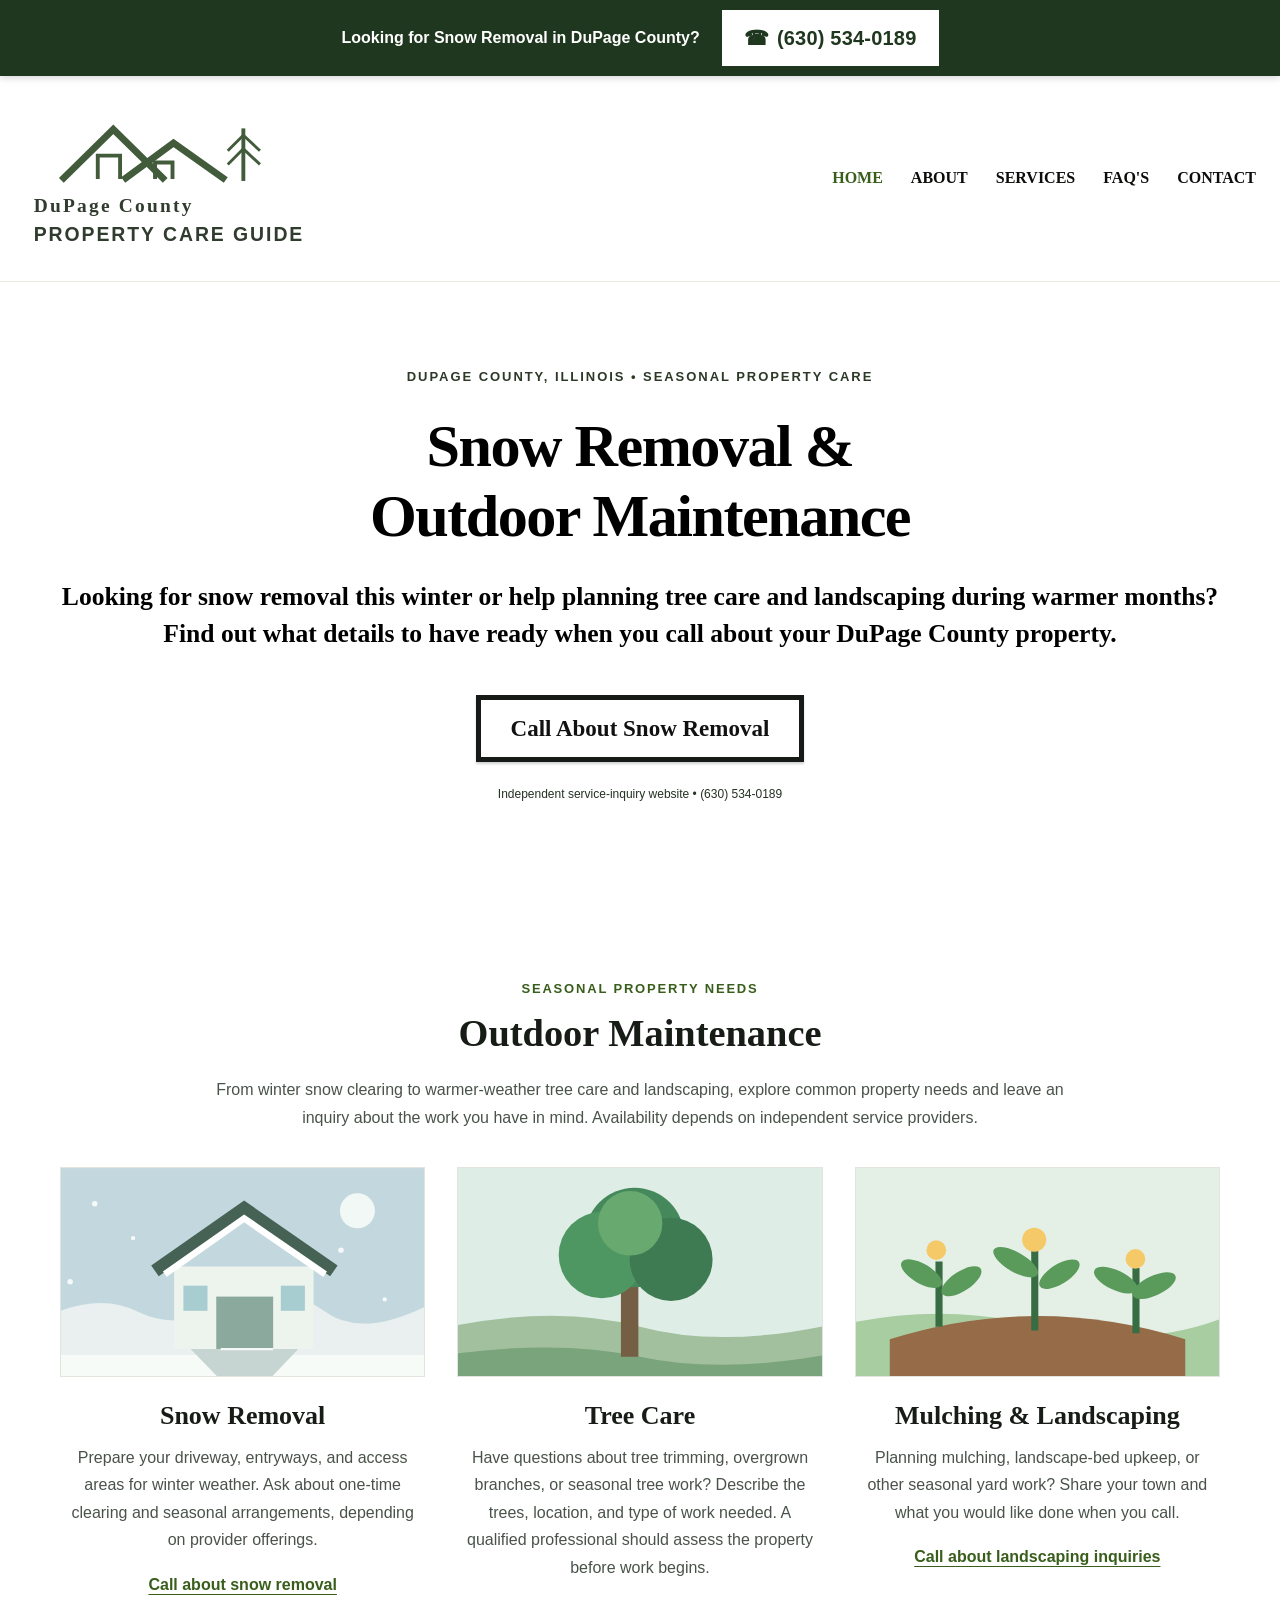
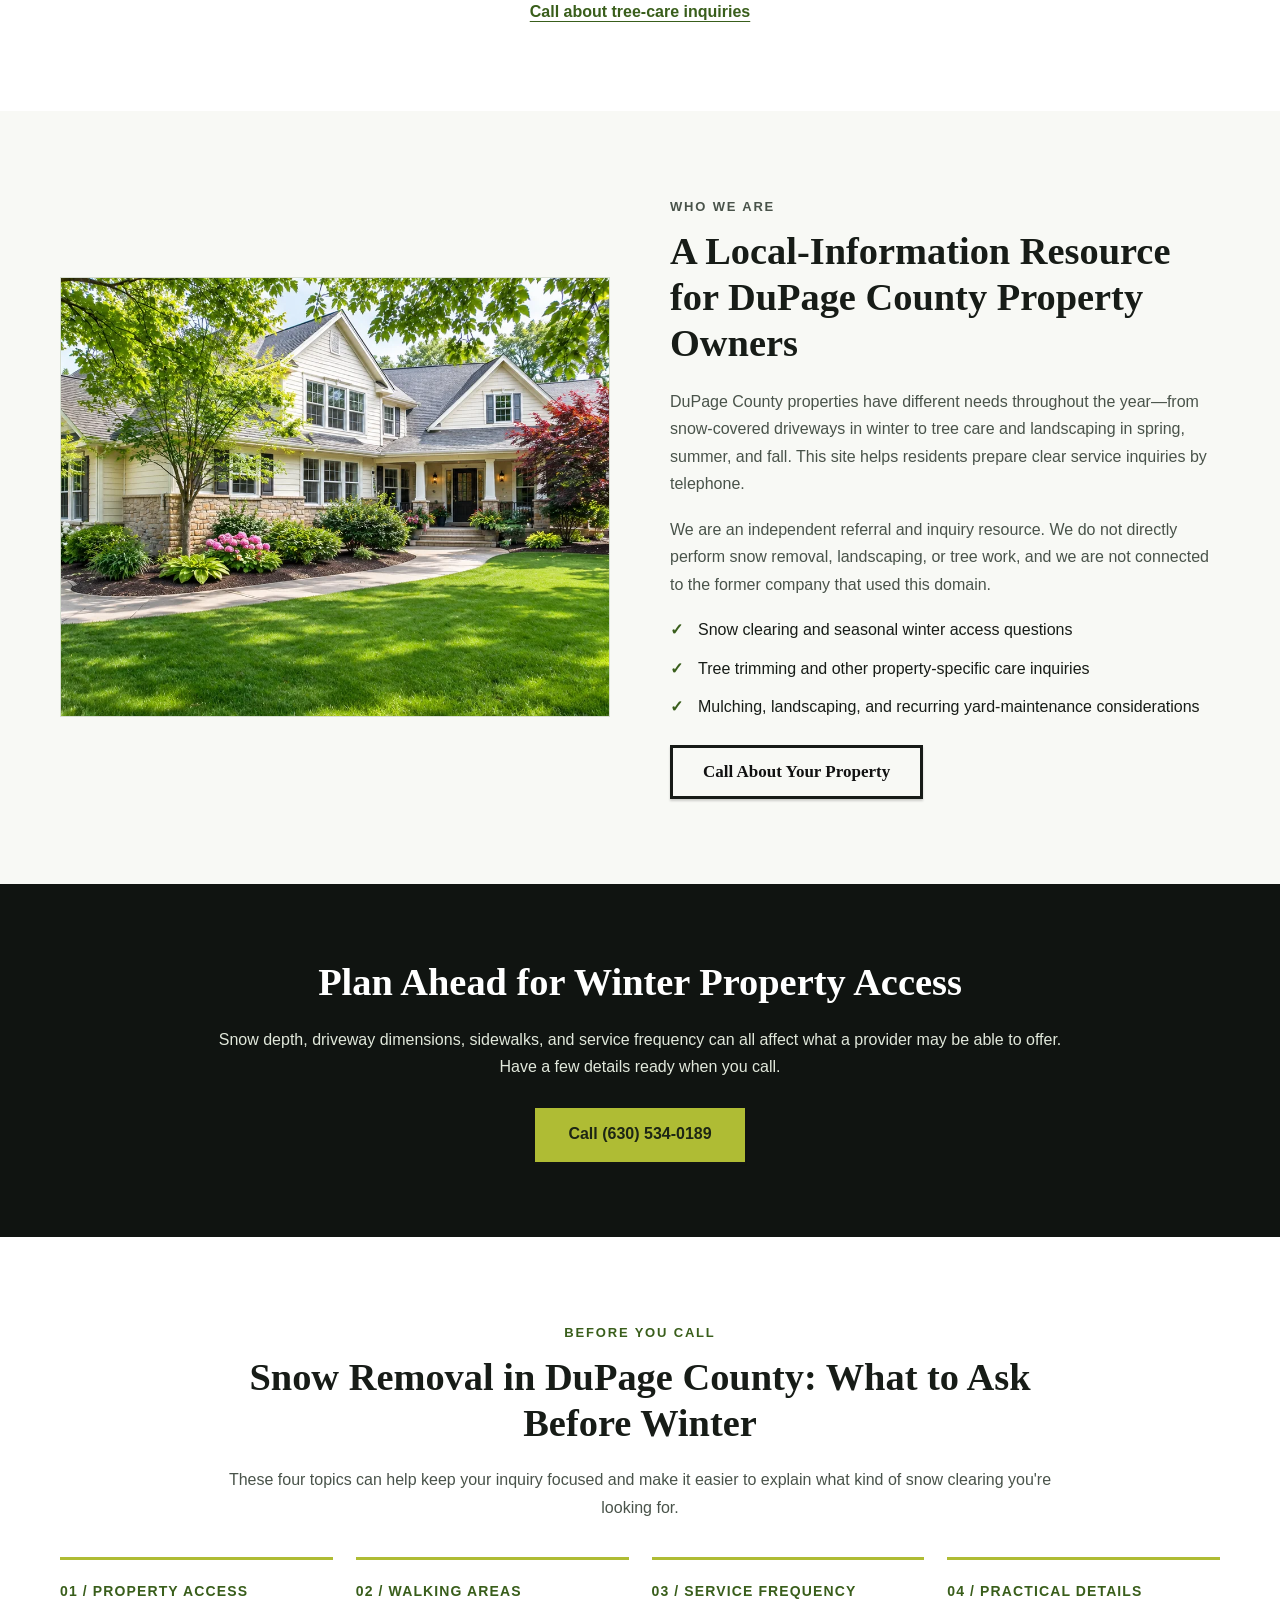
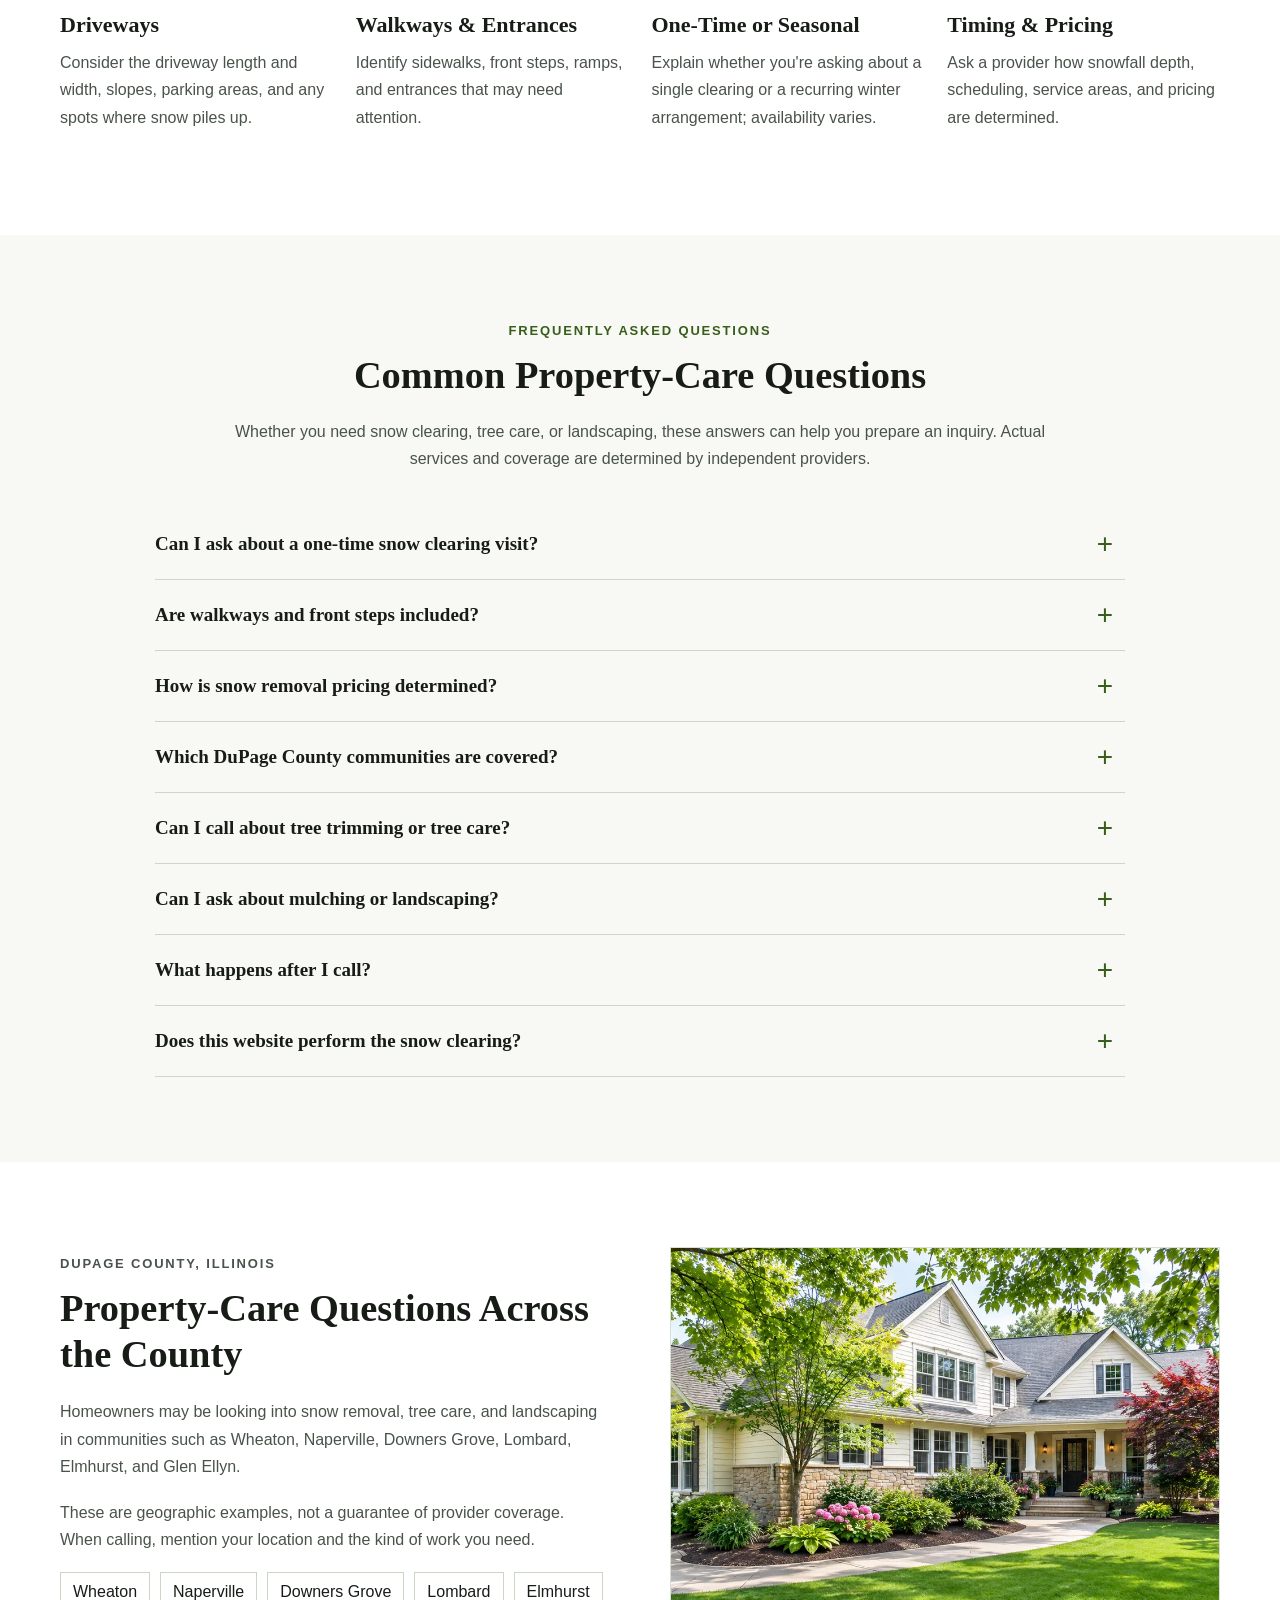
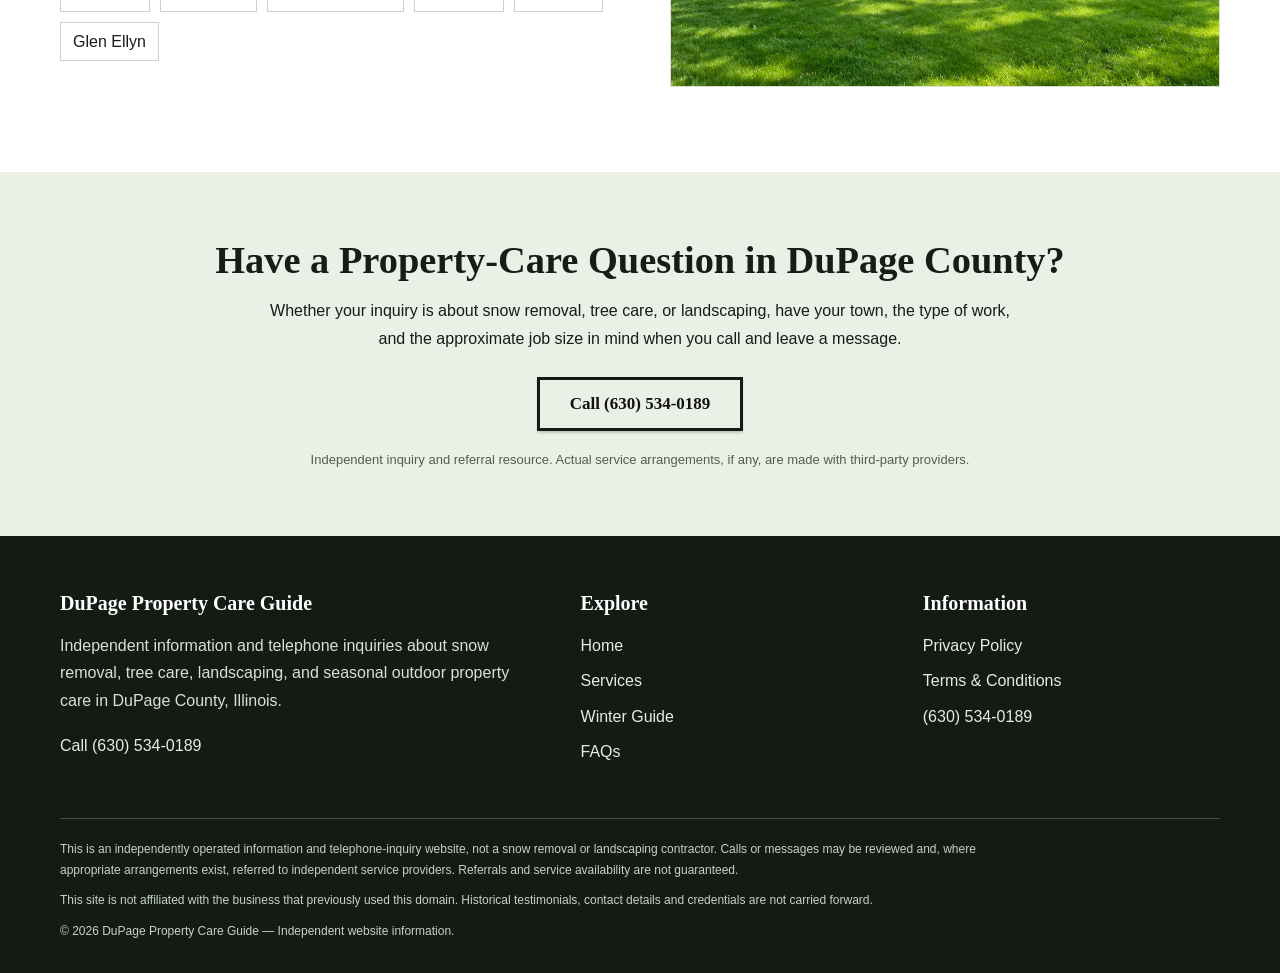
==== commit 58bdbaf9: "Add files via upload" ====
--- a/index.html
+++ b/index.html
@@ -1,11 +1,11 @@
 <!DOCTYPE html>
-<html lang="en"><head><meta charset="utf-8"><meta name="viewport" content="width=device-width, initial-scale=1"><meta name="theme-color" content="#20371f"><meta name="description" content="Independent information and telephone inquiries about snow removal and seasonal property maintenance options in DuPage County, Illinois."><meta name="robots" content="index, follow"><link rel="canonical" href="https://dupagecountypropertymaintenance.com/"><link rel="icon" type="image/svg+xml" href="assets/favicon.svg"><link rel="stylesheet" href="assets/style.css"><title>Snow Removal in DuPage County, IL | DuPage Property Care Guide</title></head><body><div class="callbar" role="region" aria-label="Call about snow removal"><div class="callbar-inner"><span class="callbar-message">Looking for Snow Removal in DuPage County?</span><a href="tel:6305340189" aria-label="Call about snow removal at 630 534 0189">☎ <span>(630) 534-0189</span></a></div></div><header class="siteheader" id="top"><div class="siteheader-inner"><a class="brand" href="https://dupagecountypropertymaintenance.com/" aria-label="DuPage Property Care Guide homepage"><img class="brand-mark" src="assets/brand.svg" width="340" height="150" alt="DuPage Property Care Guide"></a><nav class="nav" aria-label="Main navigation"><a href="https://dupagecountypropertymaintenance.com/" aria-current="page">HOME</a><a href="https://dupagecountypropertymaintenance.com/#about">ABOUT</a><a href="https://dupagecountypropertymaintenance.com/#services">SERVICES</a><a href="https://dupagecountypropertymaintenance.com/#faqs">FAQ'S</a><a href="https://dupagecountypropertymaintenance.com/#contact">CONTACT</a></nav></div></header><main id="main-content">
-<section class="hero" aria-labelledby="hero-title"><div class="container hero-inner"><p class="overline">DuPage County, Illinois &bull; Seasonal Property Care</p><h1 id="hero-title">Snow Removal &amp;<br>Outdoor Maintenance</h1><p class="lead">Looking for help with a snowy driveway or winter property access? Learn what to ask about local snow removal and other seasonal outdoor care.</p><a class="btn" href="tel:6305340189">Call About Snow Removal</a><p class="hero-disclaimer">Independent service-inquiry website &bull; (630) 534-0189</p></div></section>
-<section class="section" id="services" aria-labelledby="services-title"><div class="container"><div class="section-intro"><p class="section-kicker">Seasonal property needs</p><h2 id="services-title">Outdoor Maintenance</h2><p>Explore common services people ask about when planning seasonal upkeep. Snow removal is our primary winter inquiry topic; other property-care topics are provided for general information.</p></div><div class="service-grid"><article class="service-item"><img class="service-picture" src="assets/snow-service.svg" alt="Illustration of snow clearing equipment" width="440" height="240"><h3>Snow Removal</h3><p>Prepare your driveway, entryways, and access areas for winter weather. Ask about one-time clearing and seasonal arrangements, depending on provider offerings.</p><a class="text-link" href="tel:6305340189">Call about snow removal</a></article><article class="service-item"><img class="service-picture" src="assets/tree-care.svg" alt="Illustration of a tree in a yard" width="440" height="240"><h3>Tree Care</h3><p>Learn which questions to ask about trimming, overgrown branches, and seasonal yard upkeep. A qualified professional should assess the property and work.</p></article><article class="service-item"><img class="service-picture" src="assets/mulch-care.svg" alt="Illustration of mulch and landscaping" width="440" height="240"><h3>Mulching &amp; Landscaping</h3><p>Find useful information about mulch, landscape beds, and exterior upkeep for the warmer months.</p></article></div></div></section>
-<section class="section section-alt" id="about" aria-labelledby="about-title"><div class="container two-col"><img class="photo-box" src="assets/landscaped-home.webp" alt="Illustrative photograph of a well-maintained suburban home and yard" width="1550" height="1033" loading="lazy"><div class="copy"><p class="section-kicker">Who we are</p><h2 id="about-title">A Local-Information Resource for DuPage County Property Owners</h2><p>Winter can make ordinary property access difficult. This website helps residents think through snow-clearing needs before discussing options by telephone.</p><p>We are an independent referral and inquiry resource. We do not directly perform snow removal, landscaping, or tree work, and we are not connected to the former company that used this domain.</p><ul class="check-list"><li>Questions to ask before the next snowfall</li><li>Details that help describe a driveway or walkway job</li><li>Considerations for one-time and seasonal service inquiries</li></ul><a class="btn" href="tel:6305340189">Call About Your Property</a></div></div></section>
+<html lang="en"><head><meta charset="utf-8"><meta name="viewport" content="width=device-width, initial-scale=1"><meta name="theme-color" content="#20371f"><meta name="description" content="Independent information and phone inquiries about snow removal, tree care, landscaping and seasonal property maintenance in DuPage County, Illinois."><meta name="robots" content="index, follow"><link rel="canonical" href="https://dupagecountypropertymaintenance.com/"><link rel="icon" type="image/svg+xml" href="assets/favicon.svg"><link rel="stylesheet" href="assets/style.css"><title>Snow Removal, Tree Care &amp; Landscaping | DuPage County, IL</title></head><body><div class="callbar" role="region" aria-label="Call about snow removal"><div class="callbar-inner"><span class="callbar-message">Looking for Snow Removal in DuPage County?</span><a href="tel:6305340189" aria-label="Call about snow removal at 630 534 0189">☎ <span>(630) 534-0189</span></a></div></div><header class="siteheader" id="top"><div class="siteheader-inner"><a class="brand" href="https://dupagecountypropertymaintenance.com/" aria-label="DuPage Property Care Guide homepage"><img class="brand-mark" src="assets/brand.svg" width="340" height="150" alt="DuPage Property Care Guide"></a><nav class="nav" aria-label="Main navigation"><a href="https://dupagecountypropertymaintenance.com/" aria-current="page">HOME</a><a href="https://dupagecountypropertymaintenance.com/#about">ABOUT</a><a href="https://dupagecountypropertymaintenance.com/#services">SERVICES</a><a href="https://dupagecountypropertymaintenance.com/#faqs">FAQ'S</a><a href="https://dupagecountypropertymaintenance.com/#contact">CONTACT</a></nav></div></header><main id="main-content">
+<section class="hero" aria-labelledby="hero-title"><div class="container hero-inner"><p class="overline">DuPage County, Illinois &bull; Seasonal Property Care</p><h1 id="hero-title">Snow Removal &amp;<br>Outdoor Maintenance</h1><p class="lead">Looking for snow removal this winter or help planning tree care and landscaping during warmer months? Find out what details to have ready when you call about your DuPage County property.</p><a class="btn" href="tel:6305340189">Call About Snow Removal</a><p class="hero-disclaimer">Independent service-inquiry website &bull; (630) 534-0189</p></div></section>
+<section class="section" id="services" aria-labelledby="services-title"><div class="container"><div class="section-intro"><p class="section-kicker">Seasonal property needs</p><h2 id="services-title">Outdoor Maintenance</h2><p>From winter snow clearing to warmer-weather tree care and landscaping, explore common property needs and leave an inquiry about the work you have in mind. Availability depends on independent service providers.</p></div><div class="service-grid"><article class="service-item"><img class="service-picture" src="assets/snow-service.svg" alt="Illustration of snow clearing equipment" width="440" height="240"><h3>Snow Removal</h3><p>Prepare your driveway, entryways, and access areas for winter weather. Ask about one-time clearing and seasonal arrangements, depending on provider offerings.</p><a class="text-link" href="tel:6305340189">Call about snow removal</a></article><article class="service-item"><img class="service-picture" src="assets/tree-care.svg" alt="Illustration of a tree in a yard" width="440" height="240"><h3>Tree Care</h3><p>Have questions about tree trimming, overgrown branches, or seasonal tree work? Describe the trees, location, and type of work needed. A qualified professional should assess the property before work begins.</p><a class="text-link" href="tel:6305340189">Call about tree-care inquiries</a></article><article class="service-item"><img class="service-picture" src="assets/mulch-care.svg" alt="Illustration of mulch and landscaping" width="440" height="240"><h3>Mulching &amp; Landscaping</h3><p>Planning mulching, landscape-bed upkeep, or other seasonal yard work? Share your town and what you would like done when you call.</p><a class="text-link" href="tel:6305340189">Call about landscaping inquiries</a></article></div></div></section>
+<section class="section section-alt" id="about" aria-labelledby="about-title"><div class="container two-col"><img class="photo-box" src="assets/landscaped-home.webp" alt="Illustrative photograph of a well-maintained suburban home and yard" width="1550" height="1033" loading="lazy"><div class="copy"><p class="section-kicker">Who we are</p><h2 id="about-title">A Local-Information Resource for DuPage County Property Owners</h2><p>DuPage County properties have different needs throughout the year—from snow-covered driveways in winter to tree care and landscaping in spring, summer, and fall. This site helps residents prepare clear service inquiries by telephone.</p><p>We are an independent referral and inquiry resource. We do not directly perform snow removal, landscaping, or tree work, and we are not connected to the former company that used this domain.</p><ul class="check-list"><li>Snow clearing and seasonal winter access questions</li><li>Tree trimming and other property-specific care inquiries</li><li>Mulching, landscaping, and recurring yard-maintenance considerations</li></ul><a class="btn" href="tel:6305340189">Call About Your Property</a></div></div></section>
 <section class="dark-strip" aria-labelledby="planning-title"><div class="container"><h2 id="planning-title">Plan Ahead for Winter Property Access</h2><p>Snow depth, driveway dimensions, sidewalks, and service frequency can all affect what a provider may be able to offer. Have a few details ready when you call.</p><a class="btn btn-olive" href="tel:6305340189">Call (630) 534-0189</a></div></section>
 <section class="section" id="winter-guide" aria-labelledby="guide-title"><div class="container"><div class="section-intro"><p class="section-kicker">Before you call</p><h2 id="guide-title">Snow Removal in DuPage County: What to Ask Before Winter</h2><p>These four topics can help keep your inquiry focused and make it easier to explain what kind of snow clearing you're looking for.</p></div><div class="steps"><article class="step"><span class="step-num">01 / PROPERTY ACCESS</span><h3>Driveways</h3><p>Consider the driveway length and width, slopes, parking areas, and any spots where snow piles up.</p></article><article class="step"><span class="step-num">02 / WALKING AREAS</span><h3>Walkways &amp; Entrances</h3><p>Identify sidewalks, front steps, ramps, and entrances that may need attention.</p></article><article class="step"><span class="step-num">03 / SERVICE FREQUENCY</span><h3>One-Time or Seasonal</h3><p>Explain whether you're asking about a single clearing or a recurring winter arrangement; availability varies.</p></article><article class="step"><span class="step-num">04 / PRACTICAL DETAILS</span><h3>Timing &amp; Pricing</h3><p>Ask a provider how snowfall depth, scheduling, service areas, and pricing are determined.</p></article></div></div></section>
-<section class="section section-alt" id="faqs" aria-labelledby="faqs-title"><div class="container"><div class="section-intro"><p class="section-kicker">Frequently asked questions</p><h2 id="faqs-title">Common Snow Removal Questions</h2><p>Service details are set by independent providers. These answers can help you prepare a practical inquiry.</p></div><div class="faq"><details><summary>Can I ask about a one-time snow clearing visit?</summary><p>Yes, you can describe your interest in a one-time visit. Whether that service is offered, the price, and its timing would be determined by an available independent provider.</p></details><details><summary>Are walkways and front steps included?</summary><p>Not necessarily. Mention any sidewalks, steps, ramps, or other access areas during your inquiry so those needs can be discussed.</p></details><details><summary>How is snow removal pricing determined?</summary><p>Pricing may depend on property size, site conditions, snowfall accumulation, frequency, and local provider terms. This website does not set prices or issue quotes.</p></details><details><summary>Which DuPage County communities are covered?</summary><p>Coverage depends on each independent provider. When calling, give your town and ZIP code so the inquiry can be evaluated against any available service area.</p></details><details><summary>What happens after I call?</summary><p>Calls may be handled through voicemail while service inquiries are reviewed. Where an appropriate referral arrangement exists, relevant inquiry details may be passed to an independent provider. Calling does not guarantee scheduling or service.</p></details><details><summary>Does this website perform the snow clearing?</summary><p>No. This is an independent information and telephone-inquiry website. Any actual work, prices, and arrangements are the responsibility of independent service providers.</p></details></div></div></section>
-<section class="section" aria-labelledby="area-title"><div class="container two-col"><div class="copy"><p class="section-kicker">DuPage County, Illinois</p><h2 id="area-title">Property-Care Questions Across the County</h2><p>Homeowners may be looking into snow removal in communities such as Wheaton, Naperville, Downers Grove, Lombard, Elmhurst, and Glen Ellyn.</p><p>These are geographic examples, not a guarantee of provider coverage. When calling, mention your location and the kind of work you need.</p><ul class="towns"><li>Wheaton</li><li>Naperville</li><li>Downers Grove</li><li>Lombard</li><li>Elmhurst</li><li>Glen Ellyn</li></ul></div><img class="photo-box" src="assets/landscaped-home.webp" alt="Suburban landscaping and driveway illustration for DuPage County property care" width="1550" height="1033" loading="lazy"></div></section>
-<section class="call-section" id="contact" aria-labelledby="contact-title"><div class="container"><h2 id="contact-title">Looking Into Snow Removal for Your Property?</h2><p>Have your town, driveway size, and the areas that need clearing in mind. Call to leave an inquiry about snow removal options.</p><a class="btn" href="tel:6305340189">Call (630) 534-0189</a><p class="minor-note" style="margin:19px auto 0;max-width:750px">Independent inquiry and referral resource. Actual service arrangements, if any, are made with third-party providers.</p></div></section>
-</main><footer class="footer"><div class="container"><div class="footer-cols"><div><h3>DuPage Property Care Guide</h3><p>Independent information and telephone inquiries about snow removal and seasonal outdoor property care in DuPage County, Illinois.</p><p><a href="tel:6305340189">Call (630) 534-0189</a></p></div><div><h3>Explore</h3><ul><li><a href="https://dupagecountypropertymaintenance.com/">Home</a></li><li><a href="https://dupagecountypropertymaintenance.com/#services">Services</a></li><li><a href="https://dupagecountypropertymaintenance.com/#winter-guide">Winter Guide</a></li><li><a href="https://dupagecountypropertymaintenance.com/#faqs">FAQs</a></li></ul></div><div><h3>Information</h3><ul><li><a href="https://dupagecountypropertymaintenance.com/privacy.html">Privacy Policy</a></li><li><a href="https://dupagecountypropertymaintenance.com/terms.html">Terms &amp; Conditions</a></li><li><a href="tel:6305340189">(630) 534-0189</a></li></ul></div></div><div class="footer-bottom"><p>This is an independently operated information and telephone-inquiry website, not a snow removal or landscaping contractor. Calls or messages may be reviewed and, where appropriate arrangements exist, referred to independent service providers. Referrals and service availability are not guaranteed.</p><p>This site is not affiliated with the business that previously used this domain. Historical testimonials, contact details and credentials are not carried forward.</p><p>&copy; 2026 DuPage Property Care Guide — Independent website information.</p></div></div></footer></body></html>+<section class="section section-alt" id="faqs" aria-labelledby="faqs-title"><div class="container"><div class="section-intro"><p class="section-kicker">Frequently asked questions</p><h2 id="faqs-title">Common Property-Care Questions</h2><p>Whether you need snow clearing, tree care, or landscaping, these answers can help you prepare an inquiry. Actual services and coverage are determined by independent providers.</p></div><div class="faq"><details><summary>Can I ask about a one-time snow clearing visit?</summary><p>Yes, you can describe your interest in a one-time visit. Whether that service is offered, the price, and its timing would be determined by an available independent provider.</p></details><details><summary>Are walkways and front steps included?</summary><p>Not necessarily. Mention any sidewalks, steps, ramps, or other access areas during your inquiry so those needs can be discussed.</p></details><details><summary>How is snow removal pricing determined?</summary><p>Pricing may depend on property size, site conditions, snowfall accumulation, frequency, and local provider terms. This website does not set prices or issue quotes.</p></details><details><summary>Which DuPage County communities are covered?</summary><p>Coverage depends on each independent provider. When calling, give your town and ZIP code so the inquiry can be evaluated against any available service area.</p></details><details><summary>Can I call about tree trimming or tree care?</summary><p>Yes, you can leave an inquiry describing the trees, the type of work, and the property location. Tree work requires an on-site assessment by an appropriate professional. A provider or referral is not guaranteed.</p></details><details><summary>Can I ask about mulching or landscaping?</summary><p>Yes. Explain whether you are interested in mulch installation, landscape-bed upkeep, or seasonal maintenance, and include your town and approximate job size. Any availability, pricing, and service arrangements are determined by independent providers.</p></details><details><summary>What happens after I call?</summary><p>Calls may be handled through voicemail while service inquiries are reviewed. Where an appropriate referral arrangement exists, relevant inquiry details may be passed to an independent provider. Calling does not guarantee scheduling or service.</p></details><details><summary>Does this website perform the snow clearing?</summary><p>No. This is an independent information and telephone-inquiry website. Any actual work, prices, and arrangements are the responsibility of independent service providers.</p></details></div></div></section>
+<section class="section" aria-labelledby="area-title"><div class="container two-col"><div class="copy"><p class="section-kicker">DuPage County, Illinois</p><h2 id="area-title">Property-Care Questions Across the County</h2><p>Homeowners may be looking into snow removal, tree care, and landscaping in communities such as Wheaton, Naperville, Downers Grove, Lombard, Elmhurst, and Glen Ellyn.</p><p>These are geographic examples, not a guarantee of provider coverage. When calling, mention your location and the kind of work you need.</p><ul class="towns"><li>Wheaton</li><li>Naperville</li><li>Downers Grove</li><li>Lombard</li><li>Elmhurst</li><li>Glen Ellyn</li></ul></div><img class="photo-box" src="assets/landscaped-home.webp" alt="Suburban landscaping and driveway illustration for DuPage County property care" width="1550" height="1033" loading="lazy"></div></section>
+<section class="call-section" id="contact" aria-labelledby="contact-title"><div class="container"><h2 id="contact-title">Have a Property-Care Question in DuPage County?</h2><p>Whether your inquiry is about snow removal, tree care, or landscaping, have your town, the type of work, and the approximate job size in mind when you call and leave a message.</p><a class="btn" href="tel:6305340189">Call (630) 534-0189</a><p class="minor-note" style="margin:19px auto 0;max-width:750px">Independent inquiry and referral resource. Actual service arrangements, if any, are made with third-party providers.</p></div></section>
+</main><footer class="footer"><div class="container"><div class="footer-cols"><div><h3>DuPage Property Care Guide</h3><p>Independent information and telephone inquiries about snow removal, tree care, landscaping, and seasonal outdoor property care in DuPage County, Illinois.</p><p><a href="tel:6305340189">Call (630) 534-0189</a></p></div><div><h3>Explore</h3><ul><li><a href="https://dupagecountypropertymaintenance.com/">Home</a></li><li><a href="https://dupagecountypropertymaintenance.com/#services">Services</a></li><li><a href="https://dupagecountypropertymaintenance.com/#winter-guide">Winter Guide</a></li><li><a href="https://dupagecountypropertymaintenance.com/#faqs">FAQs</a></li></ul></div><div><h3>Information</h3><ul><li><a href="https://dupagecountypropertymaintenance.com/privacy.html">Privacy Policy</a></li><li><a href="https://dupagecountypropertymaintenance.com/terms.html">Terms &amp; Conditions</a></li><li><a href="tel:6305340189">(630) 534-0189</a></li></ul></div></div><div class="footer-bottom"><p>This is an independently operated information and telephone-inquiry website, not a snow removal or landscaping contractor. Calls or messages may be reviewed and, where appropriate arrangements exist, referred to independent service providers. Referrals and service availability are not guaranteed.</p><p>This site is not affiliated with the business that previously used this domain. Historical testimonials, contact details and credentials are not carried forward.</p><p>&copy; 2026 DuPage Property Care Guide — Independent website information.</p></div></div></footer></body></html>
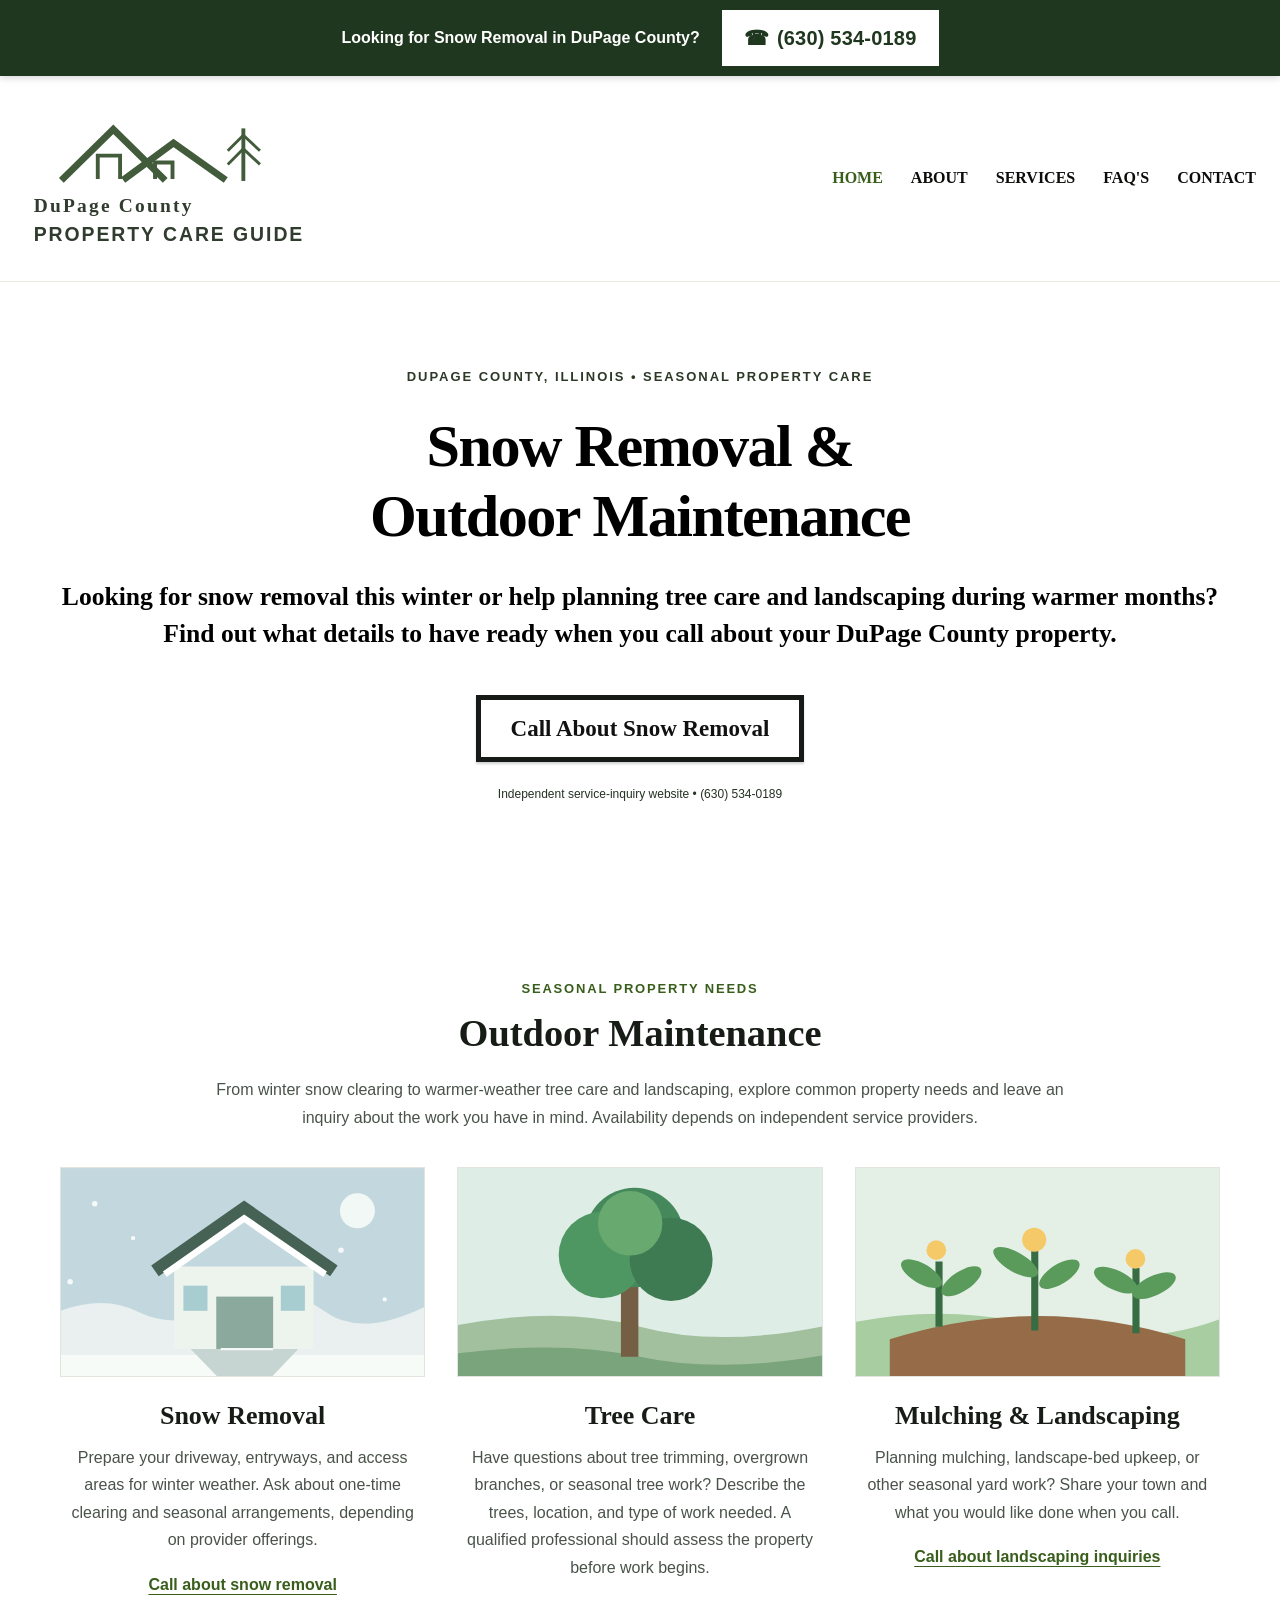
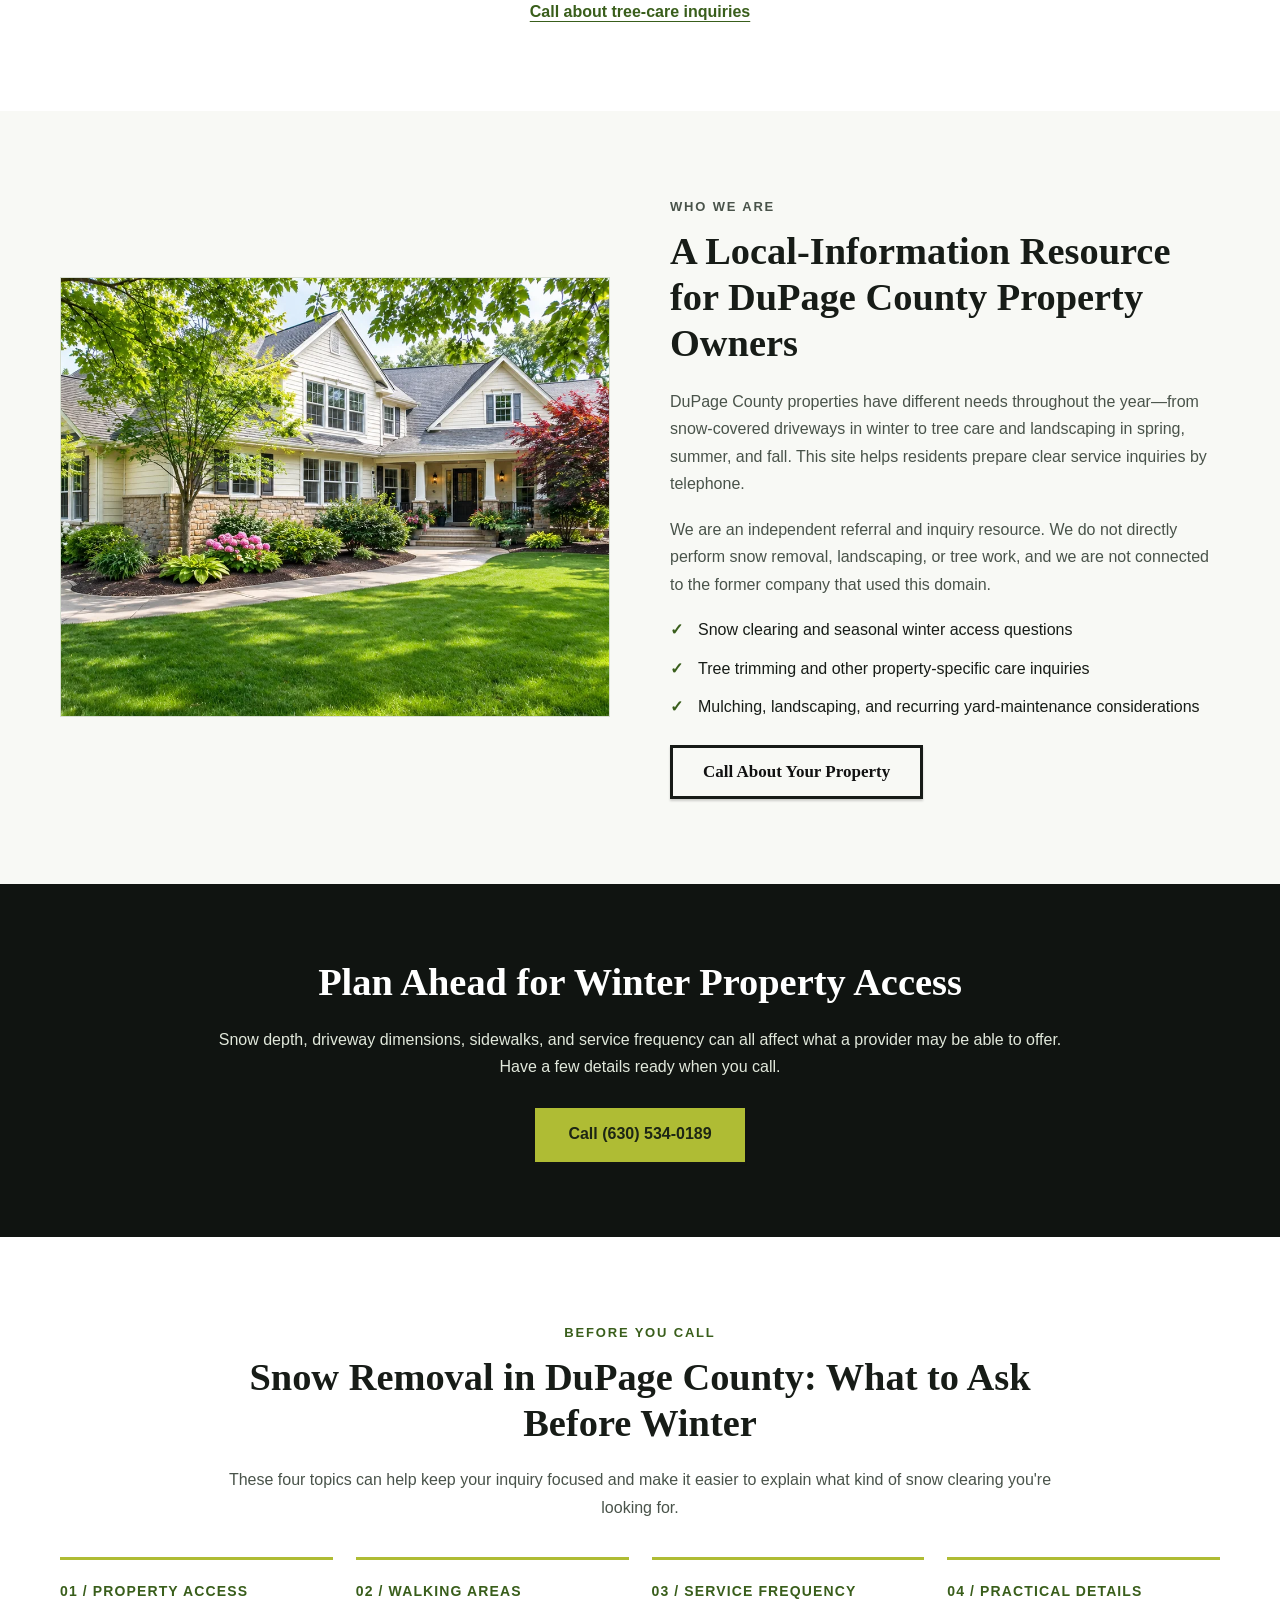
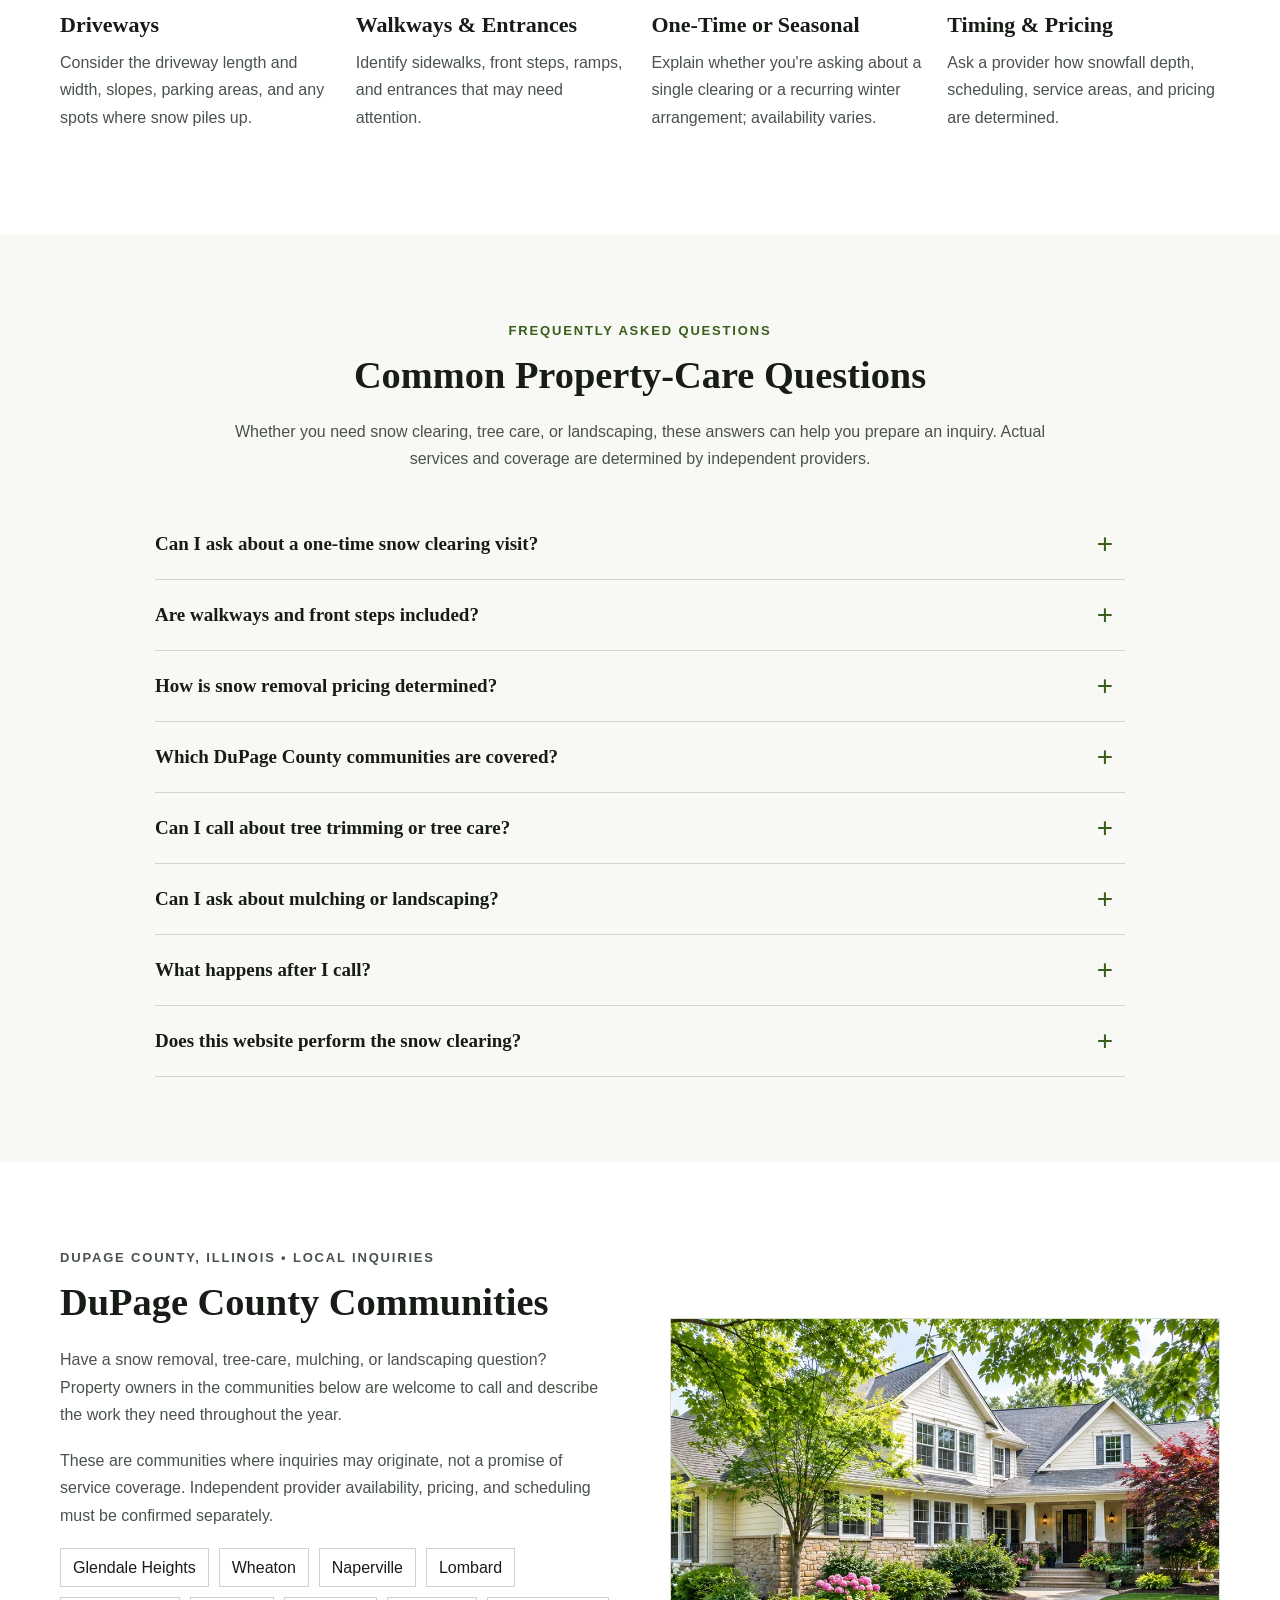
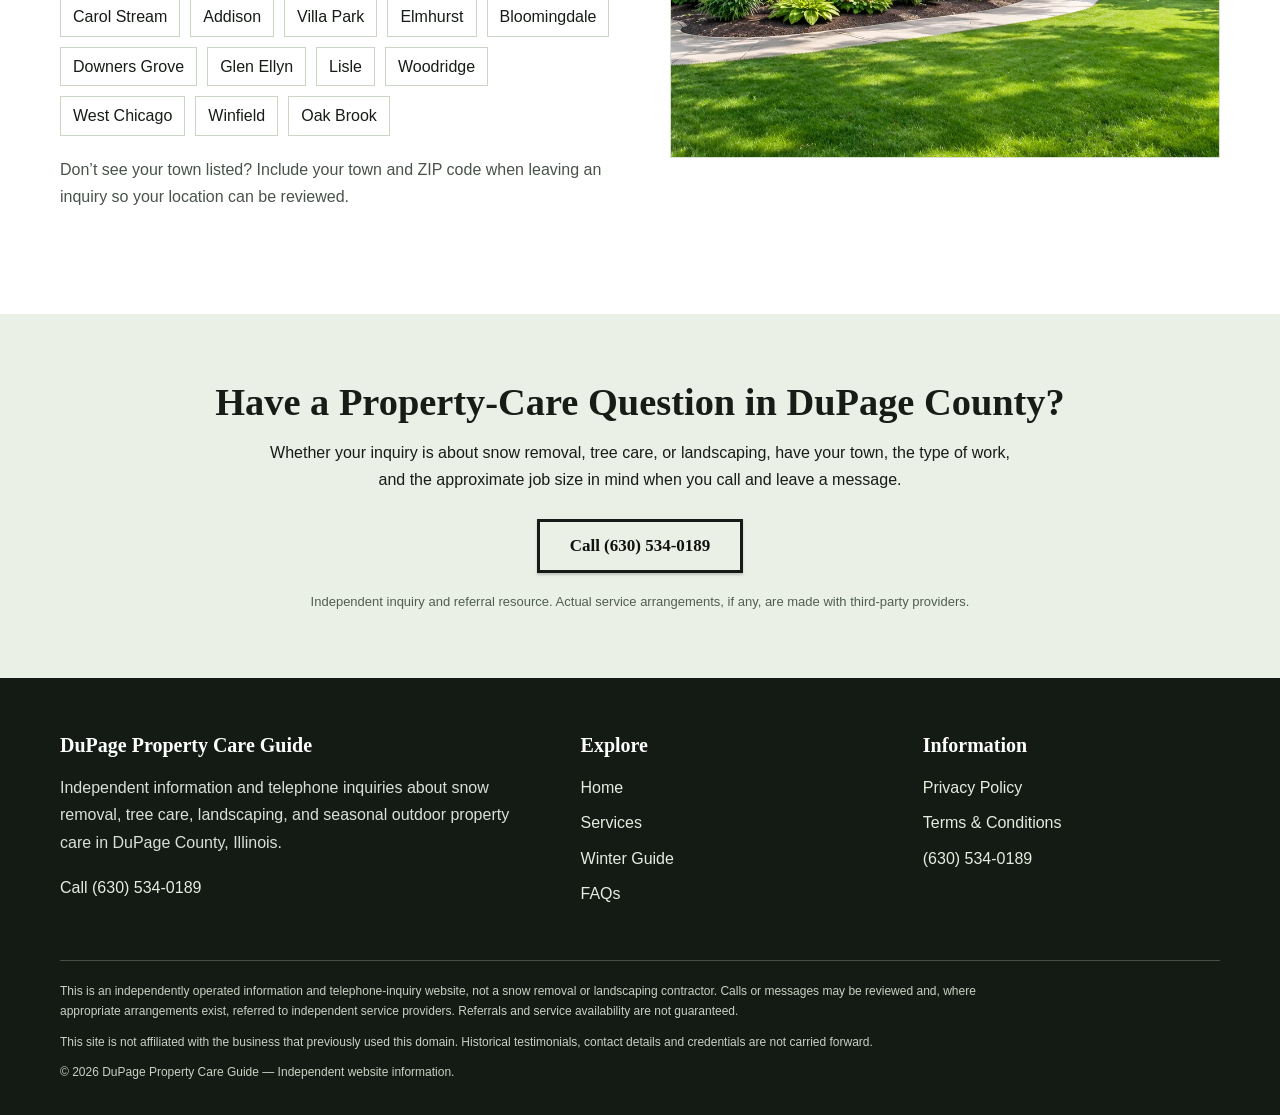
==== commit 562c9f53: "Add files via upload" ====
--- a/index.html
+++ b/index.html
@@ -6,6 +6,7 @@
 <section class="dark-strip" aria-labelledby="planning-title"><div class="container"><h2 id="planning-title">Plan Ahead for Winter Property Access</h2><p>Snow depth, driveway dimensions, sidewalks, and service frequency can all affect what a provider may be able to offer. Have a few details ready when you call.</p><a class="btn btn-olive" href="tel:6305340189">Call (630) 534-0189</a></div></section>
 <section class="section" id="winter-guide" aria-labelledby="guide-title"><div class="container"><div class="section-intro"><p class="section-kicker">Before you call</p><h2 id="guide-title">Snow Removal in DuPage County: What to Ask Before Winter</h2><p>These four topics can help keep your inquiry focused and make it easier to explain what kind of snow clearing you're looking for.</p></div><div class="steps"><article class="step"><span class="step-num">01 / PROPERTY ACCESS</span><h3>Driveways</h3><p>Consider the driveway length and width, slopes, parking areas, and any spots where snow piles up.</p></article><article class="step"><span class="step-num">02 / WALKING AREAS</span><h3>Walkways &amp; Entrances</h3><p>Identify sidewalks, front steps, ramps, and entrances that may need attention.</p></article><article class="step"><span class="step-num">03 / SERVICE FREQUENCY</span><h3>One-Time or Seasonal</h3><p>Explain whether you're asking about a single clearing or a recurring winter arrangement; availability varies.</p></article><article class="step"><span class="step-num">04 / PRACTICAL DETAILS</span><h3>Timing &amp; Pricing</h3><p>Ask a provider how snowfall depth, scheduling, service areas, and pricing are determined.</p></article></div></div></section>
 <section class="section section-alt" id="faqs" aria-labelledby="faqs-title"><div class="container"><div class="section-intro"><p class="section-kicker">Frequently asked questions</p><h2 id="faqs-title">Common Property-Care Questions</h2><p>Whether you need snow clearing, tree care, or landscaping, these answers can help you prepare an inquiry. Actual services and coverage are determined by independent providers.</p></div><div class="faq"><details><summary>Can I ask about a one-time snow clearing visit?</summary><p>Yes, you can describe your interest in a one-time visit. Whether that service is offered, the price, and its timing would be determined by an available independent provider.</p></details><details><summary>Are walkways and front steps included?</summary><p>Not necessarily. Mention any sidewalks, steps, ramps, or other access areas during your inquiry so those needs can be discussed.</p></details><details><summary>How is snow removal pricing determined?</summary><p>Pricing may depend on property size, site conditions, snowfall accumulation, frequency, and local provider terms. This website does not set prices or issue quotes.</p></details><details><summary>Which DuPage County communities are covered?</summary><p>Coverage depends on each independent provider. When calling, give your town and ZIP code so the inquiry can be evaluated against any available service area.</p></details><details><summary>Can I call about tree trimming or tree care?</summary><p>Yes, you can leave an inquiry describing the trees, the type of work, and the property location. Tree work requires an on-site assessment by an appropriate professional. A provider or referral is not guaranteed.</p></details><details><summary>Can I ask about mulching or landscaping?</summary><p>Yes. Explain whether you are interested in mulch installation, landscape-bed upkeep, or seasonal maintenance, and include your town and approximate job size. Any availability, pricing, and service arrangements are determined by independent providers.</p></details><details><summary>What happens after I call?</summary><p>Calls may be handled through voicemail while service inquiries are reviewed. Where an appropriate referral arrangement exists, relevant inquiry details may be passed to an independent provider. Calling does not guarantee scheduling or service.</p></details><details><summary>Does this website perform the snow clearing?</summary><p>No. This is an independent information and telephone-inquiry website. Any actual work, prices, and arrangements are the responsibility of independent service providers.</p></details></div></div></section>
-<section class="section" aria-labelledby="area-title"><div class="container two-col"><div class="copy"><p class="section-kicker">DuPage County, Illinois</p><h2 id="area-title">Property-Care Questions Across the County</h2><p>Homeowners may be looking into snow removal, tree care, and landscaping in communities such as Wheaton, Naperville, Downers Grove, Lombard, Elmhurst, and Glen Ellyn.</p><p>These are geographic examples, not a guarantee of provider coverage. When calling, mention your location and the kind of work you need.</p><ul class="towns"><li>Wheaton</li><li>Naperville</li><li>Downers Grove</li><li>Lombard</li><li>Elmhurst</li><li>Glen Ellyn</li></ul></div><img class="photo-box" src="assets/landscaped-home.webp" alt="Suburban landscaping and driveway illustration for DuPage County property care" width="1550" height="1033" loading="lazy"></div></section>
+<!-- Updated local inquiry area: all 16 communities from the original website reference. -->
+<section class="section" id="communities" aria-labelledby="area-title"><div class="container two-col"><div class="copy"><p class="section-kicker">DuPage County, Illinois &bull; Local Inquiries</p><h2 id="area-title">DuPage County Communities</h2><p>Have a snow removal, tree-care, mulching, or landscaping question? Property owners in the communities below are welcome to call and describe the work they need throughout the year.</p><p>These are communities where inquiries may originate, not a promise of service coverage. Independent provider availability, pricing, and scheduling must be confirmed separately.</p><ul class="towns" aria-label="Communities for property-care inquiries"><li>Glendale Heights</li><li>Wheaton</li><li>Naperville</li><li>Lombard</li><li>Carol Stream</li><li>Addison</li><li>Villa Park</li><li>Elmhurst</li><li>Bloomingdale</li><li>Downers Grove</li><li>Glen Ellyn</li><li>Lisle</li><li>Woodridge</li><li>West Chicago</li><li>Winfield</li><li>Oak Brook</li></ul><p>Don&rsquo;t see your town listed? Include your town and ZIP code when leaving an inquiry so your location can be reviewed.</p></div><img class="photo-box" src="assets/landscaped-home.webp" alt="Suburban landscaping and driveway illustration for DuPage County property care" width="1550" height="1033" loading="lazy"></div></section>
 <section class="call-section" id="contact" aria-labelledby="contact-title"><div class="container"><h2 id="contact-title">Have a Property-Care Question in DuPage County?</h2><p>Whether your inquiry is about snow removal, tree care, or landscaping, have your town, the type of work, and the approximate job size in mind when you call and leave a message.</p><a class="btn" href="tel:6305340189">Call (630) 534-0189</a><p class="minor-note" style="margin:19px auto 0;max-width:750px">Independent inquiry and referral resource. Actual service arrangements, if any, are made with third-party providers.</p></div></section>
 </main><footer class="footer"><div class="container"><div class="footer-cols"><div><h3>DuPage Property Care Guide</h3><p>Independent information and telephone inquiries about snow removal, tree care, landscaping, and seasonal outdoor property care in DuPage County, Illinois.</p><p><a href="tel:6305340189">Call (630) 534-0189</a></p></div><div><h3>Explore</h3><ul><li><a href="https://dupagecountypropertymaintenance.com/">Home</a></li><li><a href="https://dupagecountypropertymaintenance.com/#services">Services</a></li><li><a href="https://dupagecountypropertymaintenance.com/#winter-guide">Winter Guide</a></li><li><a href="https://dupagecountypropertymaintenance.com/#faqs">FAQs</a></li></ul></div><div><h3>Information</h3><ul><li><a href="https://dupagecountypropertymaintenance.com/privacy.html">Privacy Policy</a></li><li><a href="https://dupagecountypropertymaintenance.com/terms.html">Terms &amp; Conditions</a></li><li><a href="tel:6305340189">(630) 534-0189</a></li></ul></div></div><div class="footer-bottom"><p>This is an independently operated information and telephone-inquiry website, not a snow removal or landscaping contractor. Calls or messages may be reviewed and, where appropriate arrangements exist, referred to independent service providers. Referrals and service availability are not guaranteed.</p><p>This site is not affiliated with the business that previously used this domain. Historical testimonials, contact details and credentials are not carried forward.</p><p>&copy; 2026 DuPage Property Care Guide — Independent website information.</p></div></div></footer></body></html>
